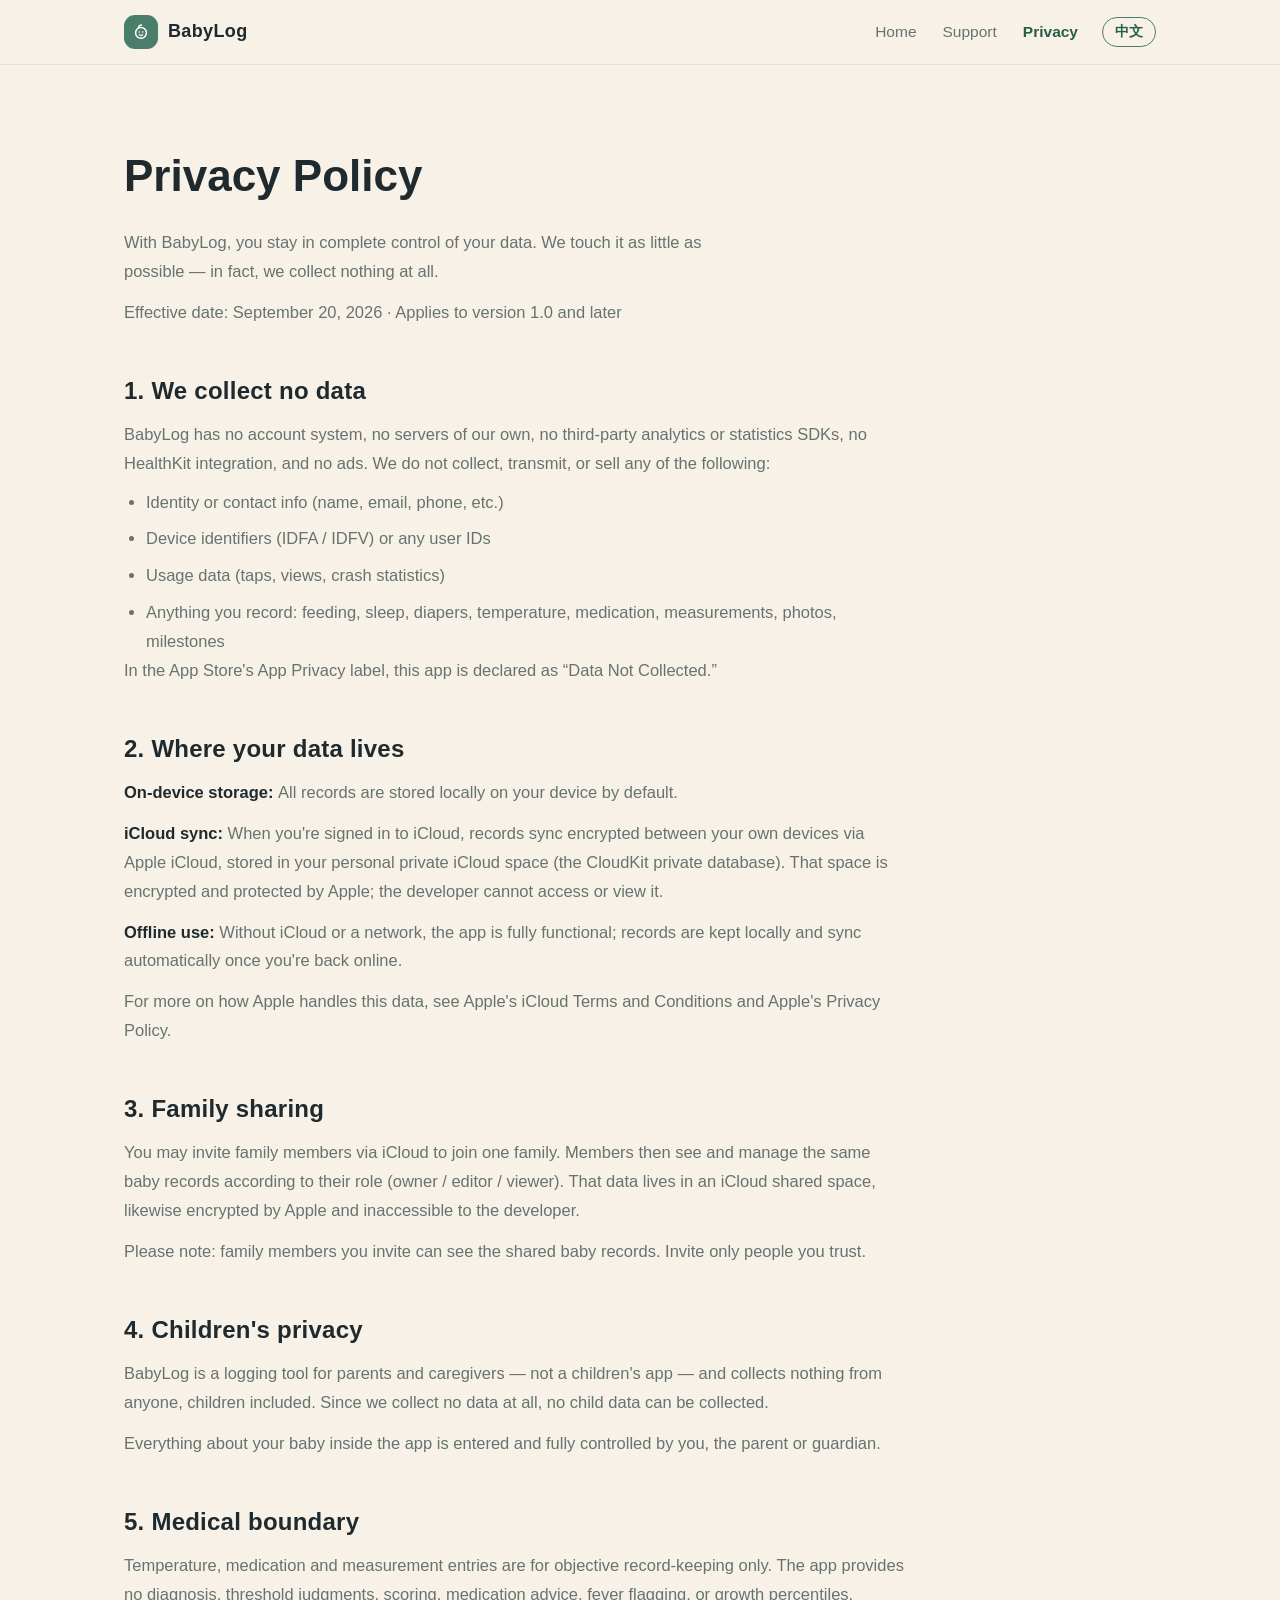
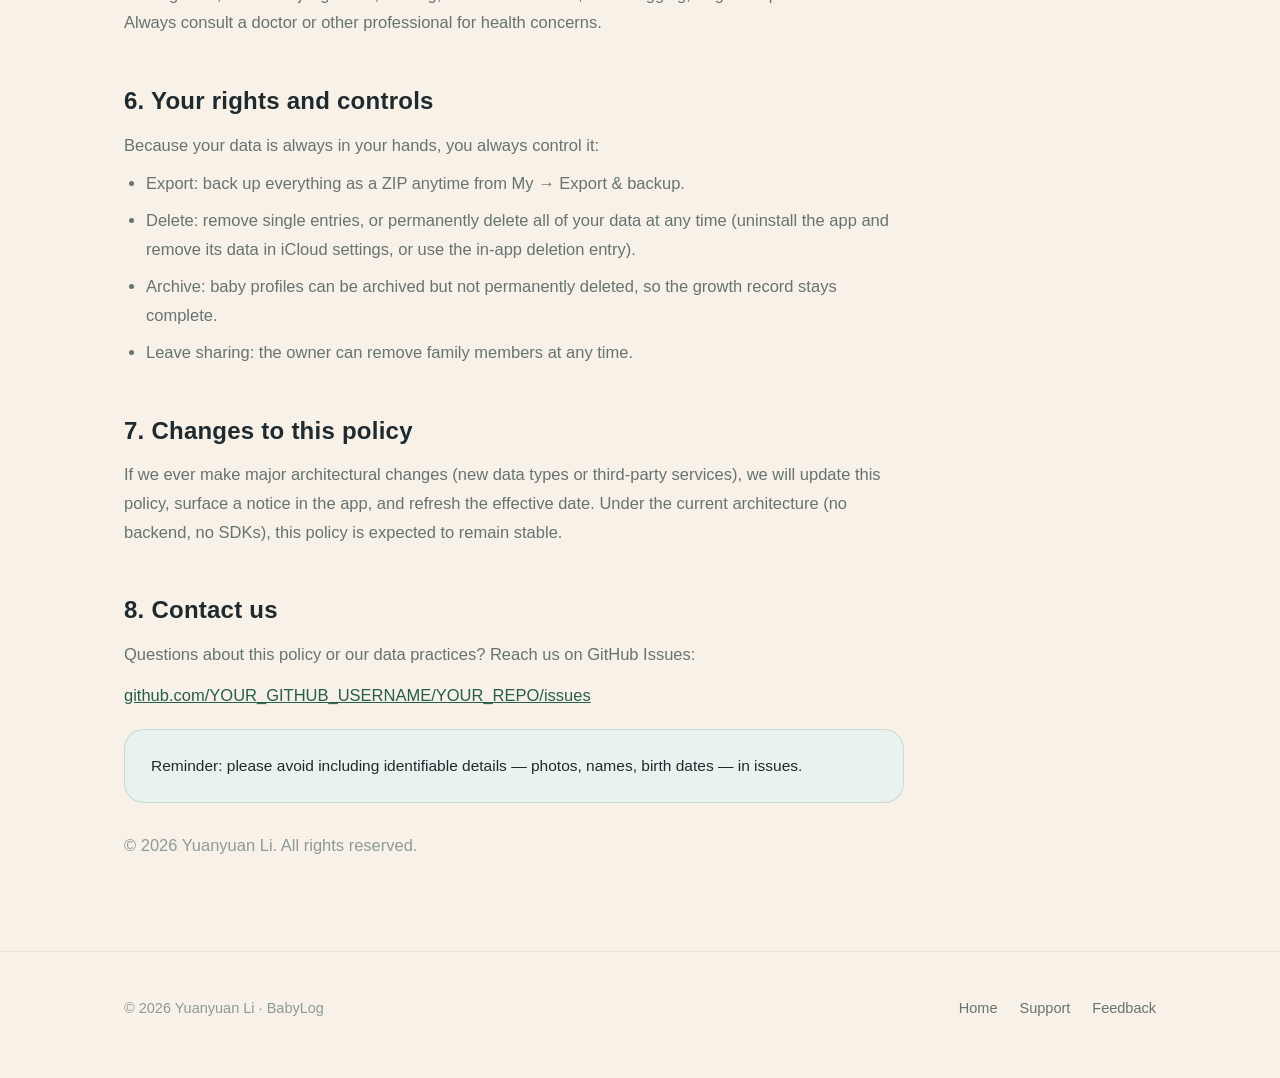
==== privacy.html @ 0cc8c856 "init init" ====
<!DOCTYPE html>
<html lang="zh-CN">
<head>
<meta charset="UTF-8">
<meta name="viewport" content="width=device-width, initial-scale=1">
<title>隐私政策 — 宝宝印记 BabyLog</title>
<meta name="description" content="宝宝印记 BabyLog 隐私政策：我们不收集任何数据。记录仅保存在你的设备与你的 iCloud 中。">
<meta property="og:title" content="隐私政策 — 宝宝印记 BabyLog">
<meta property="og:description" content="我们不收集任何数据。记录仅保存在你的设备与你的 iCloud 中。">
<meta property="og:type" content="website">
<link rel="stylesheet" href="assets/site.css">
<link rel="icon" href="data:image/svg+xml,%3Csvg xmlns='http://www.w3.org/2000/svg' viewBox='0 0 64 64'%3E%3Crect width='64' height='64' rx='16' fill='%234A7D6A'/%3E%3Ccircle cx='32' cy='36' r='14' fill='%23fff'/%3E%3Ccircle cx='27' cy='34' r='2.5' fill='%234A7D6A'/%3E%3Ccircle cx='37' cy='34' r='2.5' fill='%234A7D6A'/%3E%3Cpath d='M27 41c2 2.4 8 2.4 10 0' stroke='%234A7D6A' stroke-width='2.4' stroke-linecap='round' fill='none'/%3E%3C/svg%3E">
</head>
<body>

<header class="site-header">
  <div class="wrap nav">
    <a class="brand" href="index.html">
      <span class="brand-mark" aria-hidden="true">
        <svg width="20" height="20" viewBox="0 0 24 24" fill="none"><circle cx="12" cy="13" r="6.5" stroke="currentColor" stroke-width="1.8"/><circle cx="10" cy="12" r="1" fill="currentColor"/><circle cx="14" cy="12" r="1" fill="currentColor"/><path d="M10 15.2c1 1.2 3 1.2 4 0" stroke="currentColor" stroke-width="1.4" stroke-linecap="round"/><path d="M9 6.5C9.5 4.8 11 3.5 12.5 3.5" stroke="currentColor" stroke-width="1.8" stroke-linecap="round"/></svg>
      </span>
      <span data-zh="宝宝印记" data-en="BabyLog">宝宝印记</span>
    </a>
    <nav class="nav-links" aria-label="主导航">
      <a href="index.html" data-zh="首页" data-en="Home">首页</a>
      <a href="support.html" data-zh="技术支持" data-en="Support">技术支持</a>
      <a href="privacy.html" aria-current="page" data-zh="隐私政策" data-en="Privacy">隐私政策</a>
      <button class="lang-btn" type="button">EN</button>
    </nav>
  </div>
</header>

<main>
  <div class="wrap">
    <div class="page-head privacy-doc">
      <h1 data-zh="隐私政策" data-en="Privacy Policy">隐私政策</h1>
      <p class="lead" data-zh="宝宝印记（BabyLog）由你完全掌控自己的数据。我们尽最大可能少碰你的数据——事实上，我们不收集任何数据。" data-en="With BabyLog, you stay in complete control of your data. We touch it as little as possible — in fact, we collect nothing at all.">宝宝印记（BabyLog）由你完全掌控自己的数据。我们尽最大可能少碰你的数据——事实上，我们不收集任何数据。</p>
      <p class="doc-meta"><span data-zh="生效日期：2026 年 9 月 20 日 · 适用版本：1.0 及以上" data-en="Effective date: September 20, 2026 · Applies to version 1.0 and later">生效日期：2026 年 9 月 20 日 · 适用版本：1.0 及以上</span></p>

      <section>
        <h2 data-zh="一、我们不收集数据" data-en="1. We collect no data">一、我们不收集数据</h2>
        <p data-zh="宝宝印记没有账号体系、没有自建服务器、不接入第三方分析或统计 SDK、不接入 HealthKit、不包含广告。我们不会收集、传输或出售以下任何信息：" data-en="BabyLog has no account system, no servers of our own, no third-party analytics or statistics SDKs, no HealthKit integration, and no ads. We do not collect, transmit, or sell any of the following:">宝宝印记没有账号体系、没有自建服务器、不接入第三方分析或统计 SDK、不接入 HealthKit、不包含广告。我们不会收集、传输或出售以下任何信息：</p>
        <ul>
          <li data-zh="身份与联系信息（姓名、邮箱、电话等）" data-en="Identity or contact info (name, email, phone, etc.)">身份与联系信息（姓名、邮箱、电话等）</li>
          <li data-zh="设备标识符（IDFA / IDFV）或任何用户 ID" data-en="Device identifiers (IDFA / IDFV) or any user IDs">设备标识符（IDFA / IDFV）或任何用户 ID</li>
          <li data-zh="使用行为数据（点击、浏览、崩溃统计）" data-en="Usage data (taps, views, crash statistics)">使用行为数据（点击、浏览、崩溃统计）</li>
          <li data-zh="你记录的任何内容：喂养、睡眠、尿布、体温、用药、身高体重、照片、里程碑" data-en="Anything you record: feeding, sleep, diapers, temperature, medication, measurements, photos, milestones">你记录的任何内容：喂养、睡眠、尿布、体温、用药、身高体重、照片、里程碑</li>
        </ul>
        <p data-zh="在 App Store 的「App 隐私」标签中，本 App 声明为「未从该 App 收集数据」。" data-en="In the App Store's App Privacy label, this app is declared as “Data Not Collected.”">在 App Store 的「App 隐私」标签中，本 App 声明为「未从该 App 收集数据」。</p>
      </section>

      <section>
        <h2 data-zh="二、数据存在哪里" data-en="2. Where your data lives">二、数据存在哪里</h2>
        <p><strong data-zh="本机存储：" data-en="On-device storage: "></strong><span data-zh="所有记录默认保存在你的设备本地。" data-en="All records are stored locally on your device by default.">所有记录默认保存在你的设备本地。</span></p>
        <p><strong data-zh="iCloud 同步：" data-en="iCloud sync: "></strong><span data-zh="当你登录 iCloud 后，记录通过 Apple iCloud 在你自己的设备之间加密同步，存储在你个人的 iCloud 私有空间（CloudKit 私有数据库）中。这一空间由 Apple 加密保护，开发者无法访问、无法查看。" data-en="When you're signed in to iCloud, records sync encrypted between your own devices via Apple iCloud, stored in your personal private iCloud space (the CloudKit private database). That space is encrypted and protected by Apple; the developer cannot access or view it.">当你登录 iCloud 后，记录通过 Apple iCloud 在你自己的设备之间加密同步，存储在你个人的 iCloud 私有空间（CloudKit 私有数据库）中。这一空间由 Apple 加密保护，开发者无法访问、无法查看。</span></p>
        <p><strong data-zh="离线使用：" data-en="Offline use: "></strong><span data-zh="未登录 iCloud 或无网络时，App 完整可用，记录先保存在本机，联网后自动同步。" data-en="Without iCloud or a network, the app is fully functional; records are kept locally and sync automatically once you're back online.">未登录 iCloud 或无网络时，App 完整可用，记录先保存在本机，联网后自动同步。</span></p>
        <p data-zh="与 Apple 的数据处理方式相关的更多信息，请参阅 Apple 的《iCloud 条款与条件》与《Apple 隐私政策》。" data-en="For more on how Apple handles this data, see Apple's iCloud Terms and Conditions and Apple's Privacy Policy.">与 Apple 的数据处理方式相关的更多信息，请参阅 Apple 的《iCloud 条款与条件》与《Apple 隐私政策》。</p>
      </section>

      <section>
        <h2 data-zh="三、家庭共享" data-en="3. Family sharing">三、家庭共享</h2>
        <p data-zh="你可以通过 iCloud 邀请家人加入同一个家庭。加入后，家庭成员按照角色（owner / editor / viewer）看到并管理同一份宝宝记录。这些数据存储在 iCloud 共享空间中，同样由 Apple 加密保护，开发者无法访问。" data-en="You may invite family members via iCloud to join one family. Members then see and manage the same baby records according to their role (owner / editor / viewer). That data lives in an iCloud shared space, likewise encrypted by Apple and inaccessible to the developer.">你可以通过 iCloud 邀请家人加入同一个家庭。加入后，家庭成员按照角色（owner / editor / viewer）看到并管理同一份宝宝记录。这些数据存储在 iCloud 共享空间中，同样由 Apple 加密保护，开发者无法访问。</p>
        <p data-zh="请注意：你主动邀请的家庭成员可以看到共享的宝宝记录。请只邀请你信任的人。" data-en="Please note: family members you invite can see the shared baby records. Invite only people you trust.">请注意：你主动邀请的家庭成员可以看到共享的宝宝记录。请只邀请你信任的人。</p>
      </section>

      <section>
        <h2 data-zh="四、儿童隐私" data-en="4. Children's privacy">四、儿童隐私</h2>
        <p data-zh="宝宝印记是给家长和照护者使用的记录工具，不是儿童 App，也不面向儿童收集任何信息。由于我们本身不收集任何数据，无论使用者是谁，都不存在儿童数据被收集的问题。" data-en="BabyLog is a logging tool for parents and caregivers — not a children's app — and collects nothing from anyone, children included. Since we collect no data at all, no child data can be collected.">宝宝印记是给家长和照护者使用的记录工具，不是儿童 App，也不面向儿童收集任何信息。由于我们本身不收集任何数据，无论使用者是谁，都不存在儿童数据被收集的问题。</p>
        <p data-zh="App 内关于宝宝的一切内容，由使用它的家长或监护人自行输入并完全掌控。" data-en="Everything about your baby inside the app is entered and fully controlled by you, the parent or guardian.">App 内关于宝宝的一切内容，由使用它的家长或监护人自行输入并完全掌控。</p>
      </section>

      <section>
        <h2 data-zh="五、医疗边界" data-en="5. Medical boundary">五、医疗边界</h2>
        <p data-zh="体温、用药、身高体重等记录仅作客观记录用途。App 不提供诊断、阈值判断、评分或用药建议，也不做发烧提示或生长百分位计算。任何健康问题请咨询医生或其他专业人士。" data-en="Temperature, medication and measurement entries are for objective record-keeping only. The app provides no diagnosis, threshold judgments, scoring, medication advice, fever flagging, or growth percentiles. Always consult a doctor or other professional for health concerns.">体温、用药、身高体重等记录仅作客观记录用途。App 不提供诊断、阈值判断、评分或用药建议，也不做发烧提示或生长百分位计算。任何健康问题请咨询医生或其他专业人士。</p>
      </section>

      <section>
        <h2 data-zh="六、你的权利与控制" data-en="6. Your rights and controls">六、你的权利与控制</h2>
        <p data-zh="因为数据始终在你手中，你也始终可以控制它：" data-en="Because your data is always in your hands, you always control it:">因为数据始终在你手中，你也始终可以控制它：</p>
        <ul>
          <li data-zh="导出：在「我的 → 导出与备份」中随时将全部数据导出为 ZIP 备份。" data-en="Export: back up everything as a ZIP anytime from My → Export &amp; backup.">导出：在「我的 → 导出与备份」中随时将全部数据导出为 ZIP 备份。</li>
          <li data-zh="删除：你可以删除单条记录；也可以随时永久删除你的全部数据（卸载 App 并在 iCloud 设置中删除对应数据，或使用 App 内提供的删除入口）。" data-en="Delete: remove single entries, or permanently delete all of your data at any time (uninstall the app and remove its data in iCloud settings, or use the in-app deletion entry).">删除：你可以删除单条记录；也可以随时永久删除你的全部数据（卸载 App 并在 iCloud 设置中删除对应数据，或使用 App 内提供的删除入口）。</li>
          <li data-zh="归档：宝宝档案只可归档、不可永久删除，这是为了保留完整的成长底稿。" data-en="Archive: baby profiles can be archived but not permanently deleted, so the growth record stays complete.">归档：宝宝档案只可归档、不可永久删除，这是为了保留完整的成长底稿。</li>
          <li data-zh="退出共享：owner 可以随时移除家庭成员。" data-en="Leave sharing: the owner can remove family members at any time.">退出共享：owner 可以随时移除家庭成员。</li>
        </ul>
      </section>

      <section>
        <h2 data-zh="七、政策变更" data-en="7. Changes to this policy">七、政策变更</h2>
        <p data-zh="如果我们对架构做出重大调整（例如引入新的数据类型或第三方服务），我们会更新本政策并在 App 内提示，同时更新生效日期。当前架构下（无后端、无 SDK），本政策预期保持稳定。" data-en="If we ever make major architectural changes (new data types or third-party services), we will update this policy, surface a notice in the app, and refresh the effective date. Under the current architecture (no backend, no SDKs), this policy is expected to remain stable.">如果我们对架构做出重大调整（例如引入新的数据类型或第三方服务），我们会更新本政策并在 App 内提示，同时更新生效日期。当前架构下（无后端、无 SDK），本政策预期保持稳定。</p>
      </section>

      <section>
        <h2 data-zh="八、联系我们" data-en="8. Contact us">八、联系我们</h2>
        <p data-zh="对本政策或数据实践有任何疑问，欢迎通过 GitHub Issues 联系我们：" data-en="Questions about this policy or our data practices? Reach us on GitHub Issues:">对本政策或数据实践有任何疑问，欢迎通过 GitHub Issues 联系我们：</p>
        <p><a href="https://github.com/YOUR_GITHUB_USERNAME/YOUR_REPO/issues" target="_blank" rel="noopener">github.com/YOUR_GITHUB_USERNAME/YOUR_REPO/issues</a></p>
        <div class="notice" data-rich="1" data-zh="提醒：请在 Issue 中避免包含宝宝照片、姓名、出生日期等可识别的隐私信息。" data-en="Reminder: please avoid including identifiable details — photos, names, birth dates — in issues."><b>提醒：</b>请在 Issue 中避免包含宝宝照片、姓名、出生日期等可识别的隐私信息。</div>
        <p style="margin-top:28px;color:var(--faint)" data-zh="版权 © 2026 Yuanyuan Li。保留所有权利。" data-en="© 2026 Yuanyuan Li. All rights reserved.">版权 © 2026 Yuanyuan Li。保留所有权利。</p>
      </section>
    </div>
    <div style="height:72px"></div>
  </div>
</main>

<footer class="site-footer">
  <div class="wrap footer-row">
    <span>© 2026 Yuanyuan Li · <span data-zh="宝宝印记 BabyLog" data-en="BabyLog">宝宝印记 BabyLog</span></span>
    <nav aria-label="页脚导航">
      <a href="index.html" data-zh="首页" data-en="Home">首页</a>
      <a href="support.html" data-zh="技术支持" data-en="Support">技术支持</a>
      <a href="https://github.com/YOUR_GITHUB_USERNAME/YOUR_REPO/issues" rel="noopener" target="_blank" data-zh="问题反馈" data-en="Feedback">问题反馈</a>
    </nav>
  </div>
</footer>

<script src="assets/site.js"></script>
</body>
</html>
---- assets/site.css ----
/* 宝宝印记 BabyLog — 官网共享样式
   色板取自 App DesignSystem Token（Design Baseline v3）：
   奶油底 #F8F1E8 · 鼠尾草绿 #4A7D6A · 墨色 #1F2A2E · 薄荷 #DDEDE8/#E8F2EE */

:root {
  --cream: #F8F1E8;
  --cream-soft: #F5F0E7;
  --mint: #DDEDE8;
  --mint-soft: #E8F2EE;
  --card: #FFFFFF;
  --ink: #1F2A2E;
  --sub: #667370;
  --faint: #8E9A97;
  --sage: #4A7D6A;
  --sage-deep: #265E4A;
  --sage-tint: #E8F2EE;
  --apricot: #D97F45;
  --line: rgba(31, 42, 46, 0.08);
  --radius-l: 28px;
  --radius-m: 20px;
  --radius-s: 12px;
  --shadow-card: 0 10px 30px rgba(38, 94, 74, 0.08);
  --font: -apple-system, BlinkMacSystemFont, "SF Pro Text", "PingFang SC",
    "Hiragino Sans GB", "Helvetica Neue", "Microsoft YaHei", sans-serif;
}

* { margin: 0; padding: 0; box-sizing: border-box; }

html { scroll-behavior: smooth; }
@media (prefers-reduced-motion: reduce) {
  html { scroll-behavior: auto; }
  *, *::before, *::after { animation: none !important; transition: none !important; }
}

body {
  font-family: var(--font);
  color: var(--ink);
  background: var(--cream);
  font-size: 17px;
  line-height: 1.75;
  -webkit-font-smoothing: antialiased;
}

img { display: block; max-width: 100%; }
a { color: var(--sage-deep); }
a:focus-visible, button:focus-visible, summary:focus-visible {
  outline: 3px solid var(--sage);
  outline-offset: 3px;
  border-radius: 6px;
}

.wrap { max-width: 1080px; margin: 0 auto; padding: 0 24px; }

/* ---------- 顶部导航 ---------- */
.site-header {
  position: sticky; top: 0; z-index: 50;
  background: rgba(248, 241, 232, 0.88);
  -webkit-backdrop-filter: saturate(1.4) blur(14px);
  backdrop-filter: saturate(1.4) blur(14px);
  border-bottom: 1px solid var(--line);
}
.nav {
  display: flex; align-items: center; gap: 28px;
  height: 64px;
}
.brand {
  display: flex; align-items: center; gap: 10px;
  font-weight: 700; font-size: 18px; color: var(--ink);
  text-decoration: none; letter-spacing: 0.02em;
}
.brand-mark {
  width: 34px; height: 34px; border-radius: 11px;
  background: var(--sage);
  display: grid; place-items: center;
  color: #fff; flex: none;
}
.nav-links { display: flex; gap: 22px; margin-left: auto; align-items: center; }
.nav-links a {
  color: var(--sub); text-decoration: none; font-size: 15.5px; font-weight: 500;
  padding: 6px 2px;
}
.nav-links a:hover { color: var(--sage-deep); }
.nav-links a[aria-current="page"] { color: var(--sage-deep); font-weight: 600; }

.lang-btn {
  font-family: var(--font);
  border: 1.5px solid var(--sage);
  background: transparent; color: var(--sage-deep);
  font-size: 13.5px; font-weight: 600;
  padding: 5px 12px; border-radius: 999px; cursor: pointer;
}
.lang-btn:hover { background: var(--sage-tint); }

/* ---------- 按钮 ---------- */
.btn {
  display: inline-flex; align-items: center; gap: 10px;
  border-radius: 999px; text-decoration: none;
  font-weight: 600; font-size: 17px;
  padding: 15px 30px;
  transition: transform 0.15s ease, background 0.15s ease;
}
.btn:hover { transform: translateY(-1px); }
.btn-primary { background: var(--sage); color: #fff; }
.btn-primary:hover { background: var(--sage-deep); }
.btn-ghost { background: transparent; color: var(--sage-deep); border: 1.5px solid rgba(74, 125, 106, 0.45); }
.btn-ghost:hover { background: var(--sage-tint); }
.btn-store svg { flex: none; }

/* ---------- 区块 ---------- */
.section { padding: 88px 0; }
.section-tint { background: var(--mint-soft); }
.section-mint { background: var(--mint); }
.kicker {
  color: var(--sage-deep);
  font-size: 15px; font-weight: 700;
  margin-bottom: 14px;
  letter-spacing: 0.06em;
}
h2 { font-size: clamp(28px, 4vw, 38px); font-weight: 800; line-height: 1.3; letter-spacing: 0.01em; }
.lead { color: var(--sub); font-size: 18px; max-width: 620px; margin-top: 14px; }

/* ---------- 首页 Hero ---------- */
.hero { padding: 72px 0 96px; overflow: hidden; }
.hero-grid {
  display: grid; grid-template-columns: 1.05fr 0.95fr;
  gap: 48px; align-items: center;
}
.hero h1 {
  font-size: clamp(36px, 5.4vw, 56px);
  font-weight: 800; line-height: 1.22; letter-spacing: 0.01em;
}
.hero .lead { font-size: 19px; margin-top: 20px; }
.hero-actions { display: flex; gap: 16px; margin-top: 36px; flex-wrap: wrap; align-items: center; }
.hero-note { color: var(--faint); font-size: 14.5px; margin-top: 18px; }

.hero-visual { position: relative; display: flex; justify-content: center; }
.phone {
  width: min(320px, 74vw);
  border-radius: 44px;
  border: 7px solid var(--ink);
  box-shadow: 0 24px 60px rgba(38, 94, 74, 0.18);
  overflow: hidden;
  background: var(--cream);
}
.phone img { width: 100%; height: auto; }
.hero-blob {
  position: absolute; z-index: -1; border-radius: 50%;
}
.blob-1 { width: 420px; height: 420px; background: var(--mint); top: -60px; right: -80px; }
.blob-2 { width: 260px; height: 260px; background: #F3E3D3; bottom: -50px; left: -40px; }

/* 悬浮小卡 */
.float-chip {
  position: absolute;
  background: var(--card);
  border-radius: var(--radius-m);
  box-shadow: var(--shadow-card);
  padding: 12px 18px;
  font-size: 14.5px; font-weight: 600; color: var(--ink);
  display: flex; align-items: center; gap: 8px;
}
.float-chip .dot { width: 9px; height: 9px; border-radius: 50%; background: var(--sage); flex: none; }
.chip-a { top: 14%; left: -4%; }
.chip-b { bottom: 12%; right: -2%; }
.chip-b .dot { background: var(--apricot); }

/* ---------- 信任条 ---------- */
.trust { border-top: 1px solid var(--line); border-bottom: 1px solid var(--line); padding: 26px 0; }
.trust-row {
  display: flex; gap: 14px 44px; flex-wrap: wrap; justify-content: center;
  color: var(--sub); font-size: 15.5px; font-weight: 500;
}
.trust-row span { display: inline-flex; align-items: center; gap: 9px; }
.trust-row svg { color: var(--sage); flex: none; }

/* ---------- 记录分组 ---------- */
.groups { display: grid; grid-template-columns: repeat(3, 1fr); gap: 26px; margin-top: 52px; }
.group-card {
  background: var(--card); border-radius: var(--radius-l);
  padding: 34px 30px; box-shadow: var(--shadow-card);
}
.group-card h3 { font-size: 20px; font-weight: 700; display: flex; align-items: center; gap: 12px; }
.group-icon {
  width: 44px; height: 44px; border-radius: 14px; flex: none;
  display: grid; place-items: center;
}
.gi-feed { background: #E3EFE9; color: var(--sage-deep); }
.gi-care { background: #F3E3D3; color: var(--apricot); }
.gi-health { background: var(--mint); color: var(--sage-deep); }
.group-card ul { list-style: none; margin-top: 20px; }
.group-card li {
  padding: 11px 0; border-bottom: 1px solid var(--line);
  color: var(--sub); font-size: 16px;
  display: flex; justify-content: space-between; gap: 12px;
}
.group-card li:last-child { border-bottom: none; }
.group-card li b { color: var(--ink); font-weight: 600; }
.group-card li small { color: var(--faint); font-size: 13.5px; align-self: center; text-align: right; }

/* 左文右图的紧凑分组列表 */
.groups.stack { grid-template-columns: 1fr; gap: 18px; }
.groups.stack .group-card { padding: 22px 26px; box-shadow: none; border: 1px solid var(--line); }
.groups.stack .group-card h3 { font-size: 18px; }
.groups.stack .group-card ul { margin-top: 10px; }
.groups.stack .group-card li { padding: 7px 0; font-size: 15px; }
.groups.stack .group-icon { width: 38px; height: 38px; border-radius: 12px; }

/* ---------- 图文分栏 feature ---------- */
.feature { display: grid; grid-template-columns: 1fr 1fr; gap: 64px; align-items: center; }
.feature.rev .feature-media { order: 2; }
.feature-media img { border-radius: 36px; box-shadow: 0 24px 60px rgba(38, 94, 74, 0.16); width: min(470px, 100%); height: auto; margin: 0 auto; }
.feature h2 { margin-top: 8px; }
.feature .lead { margin-top: 16px; }
.feature-points { list-style: none; margin-top: 26px; }
.feature-points li {
  padding: 13px 0; border-bottom: 1px solid var(--line);
  display: flex; gap: 12px; align-items: baseline;
  color: var(--sub); font-size: 16.5px;
}
.feature-points li:last-child { border-bottom: none; }
.feature-points b { color: var(--ink); font-weight: 600; }
.feature-points .tick { color: var(--sage); font-weight: 700; flex: none; }

/* 角色卡（家庭共享） */
.roles { display: grid; grid-template-columns: repeat(3, 1fr); gap: 22px; margin-top: 44px; }
.role {
  border-radius: var(--radius-m);
  padding: 26px 24px;
  background: rgba(255, 255, 255, 0.75);
  border: 1px solid rgba(74, 125, 106, 0.18);
}
.role h4 { font-size: 17px; font-weight: 700; color: var(--sage-deep); }
.role p { color: var(--sub); font-size: 15px; margin-top: 8px; line-height: 1.65; }

/* ---------- 诚实的设计 ---------- */
.honest { background: var(--ink); color: #F5FBF8; border-radius: var(--radius-l); padding: 64px 56px; }
.honest h2 { color: #F5FBF8; }
.honest .lead { color: #AFC0BC; }
.honest-list { list-style: none; margin-top: 40px; display: grid; grid-template-columns: 1fr 1fr; gap: 18px 40px; }
.honest-list li {
  display: flex; gap: 14px; align-items: baseline;
  padding: 16px 0; border-bottom: 1px solid rgba(245, 251, 248, 0.12);
  font-size: 16.5px; color: #D5E4E0;
}
.honest-list .no { color: #9DCAB8; font-weight: 700; flex: none; }
.honest-list b { color: #F5FBF8; font-weight: 600; }

/* ---------- 截图展示 ---------- */
.shots { display: grid; grid-template-columns: repeat(4, 1fr); gap: 26px; margin-top: 52px; }
.shot { text-align: center; }
.shot img {
  border-radius: 34px; border: 5px solid var(--ink);
  box-shadow: 0 18px 44px rgba(38, 94, 74, 0.14);
  width: 100%;
  transition: transform 0.2s ease;
}
.shot:hover img { transform: translateY(-6px); }
.shot p { margin-top: 16px; font-size: 15px; font-weight: 600; color: var(--sub); }

/* ---------- CTA ---------- */
.cta-band { text-align: center; padding: 100px 0; }
.cta-band h2 { font-size: clamp(30px, 4.4vw, 42px); }
.cta-band .lead { margin: 16px auto 0; }
.cta-band .hero-actions { justify-content: center; }

/* ---------- 页脚 ---------- */
.site-footer { border-top: 1px solid var(--line); padding: 44px 0 56px; color: var(--faint); font-size: 14.5px; }
.footer-row { display: flex; flex-wrap: wrap; gap: 14px 32px; align-items: center; }
.footer-row nav { display: flex; gap: 22px; margin-left: auto; }
.footer-row a { color: var(--sub); text-decoration: none; }
.footer-row a:hover { color: var(--sage-deep); }

/* ---------- 支持页 / 隐私页 ---------- */
.page-head { padding: 72px 0 20px; }
.page-head h1 { font-size: clamp(32px, 4.6vw, 44px); font-weight: 800; }
.page-head .lead { margin-top: 14px; }

.contact-card {
  background: var(--card); border-radius: var(--radius-l);
  box-shadow: var(--shadow-card);
  padding: 40px 44px;
  display: grid; grid-template-columns: 1fr auto; gap: 24px; align-items: center;
  margin: 44px 0 12px;
}
.contact-card h3 { font-size: 20px; font-weight: 700; }
.contact-card p { color: var(--sub); margin-top: 8px; max-width: 560px; }

.faq { margin-top: 56px; }
.faq-group { margin-top: 44px; }
.faq-group > h2 { font-size: 24px; }
.faq details {
  background: var(--card);
  border-radius: var(--radius-m);
  margin-top: 14px;
  border: 1px solid var(--line);
  overflow: hidden;
}
.faq summary {
  cursor: pointer; list-style: none;
  padding: 20px 26px;
  font-weight: 600; font-size: 17px;
  display: flex; justify-content: space-between; align-items: center; gap: 16px;
}
.faq summary::-webkit-details-marker { display: none; }
.faq summary::after {
  content: "+"; color: var(--sage); font-weight: 700; font-size: 22px; flex: none;
  transition: transform 0.2s ease;
}
.faq details[open] summary::after { transform: rotate(45deg); }
.faq .faq-body { padding: 0 26px 22px; color: var(--sub); font-size: 16px; }
.faq .faq-body p + p { margin-top: 10px; }
.faq .faq-body b { color: var(--ink); font-weight: 600; }

.privacy-doc { max-width: 780px; }
.privacy-doc section { margin-top: 48px; }
.privacy-doc h2 { font-size: 24px; margin-bottom: 14px; }
.privacy-doc p, .privacy-doc li { color: var(--sub); font-size: 16.5px; }
.privacy-doc p + p { margin-top: 12px; }
.privacy-doc ul { padding-left: 22px; margin-top: 10px; }
.privacy-doc li { margin-top: 8px; }
.privacy-doc strong { color: var(--ink); font-weight: 600; }
.doc-meta { color: var(--faint); font-size: 15px; margin-top: 10px; }
.notice {
  background: var(--mint-soft);
  border-radius: var(--radius-m);
  padding: 22px 26px; margin-top: 20px;
  font-size: 15.5px; color: var(--ink);
  border: 1px solid rgba(74, 125, 106, 0.2);
}

/* ---------- 响应式 ---------- */
@media (max-width: 900px) {
  .hero-grid, .feature { grid-template-columns: 1fr; gap: 44px; }
  .feature.rev .feature-media { order: 0; }
  .groups { grid-template-columns: 1fr; }
  .roles { grid-template-columns: 1fr; }
  .shots { grid-template-columns: repeat(2, 1fr); gap: 20px; }
  .honest { padding: 44px 28px; }
  .honest-list { grid-template-columns: 1fr; gap: 0; }
  .contact-card { grid-template-columns: 1fr; }
  .section { padding: 64px 0; }
  .hero { padding: 48px 0 72px; }
}
@media (max-width: 560px) {
  .nav { gap: 14px; }
  .nav-links { gap: 14px; }
  .nav-links a { font-size: 14px; }
  .shots { grid-template-columns: 1fr; }
  .float-chip { display: none; }
}
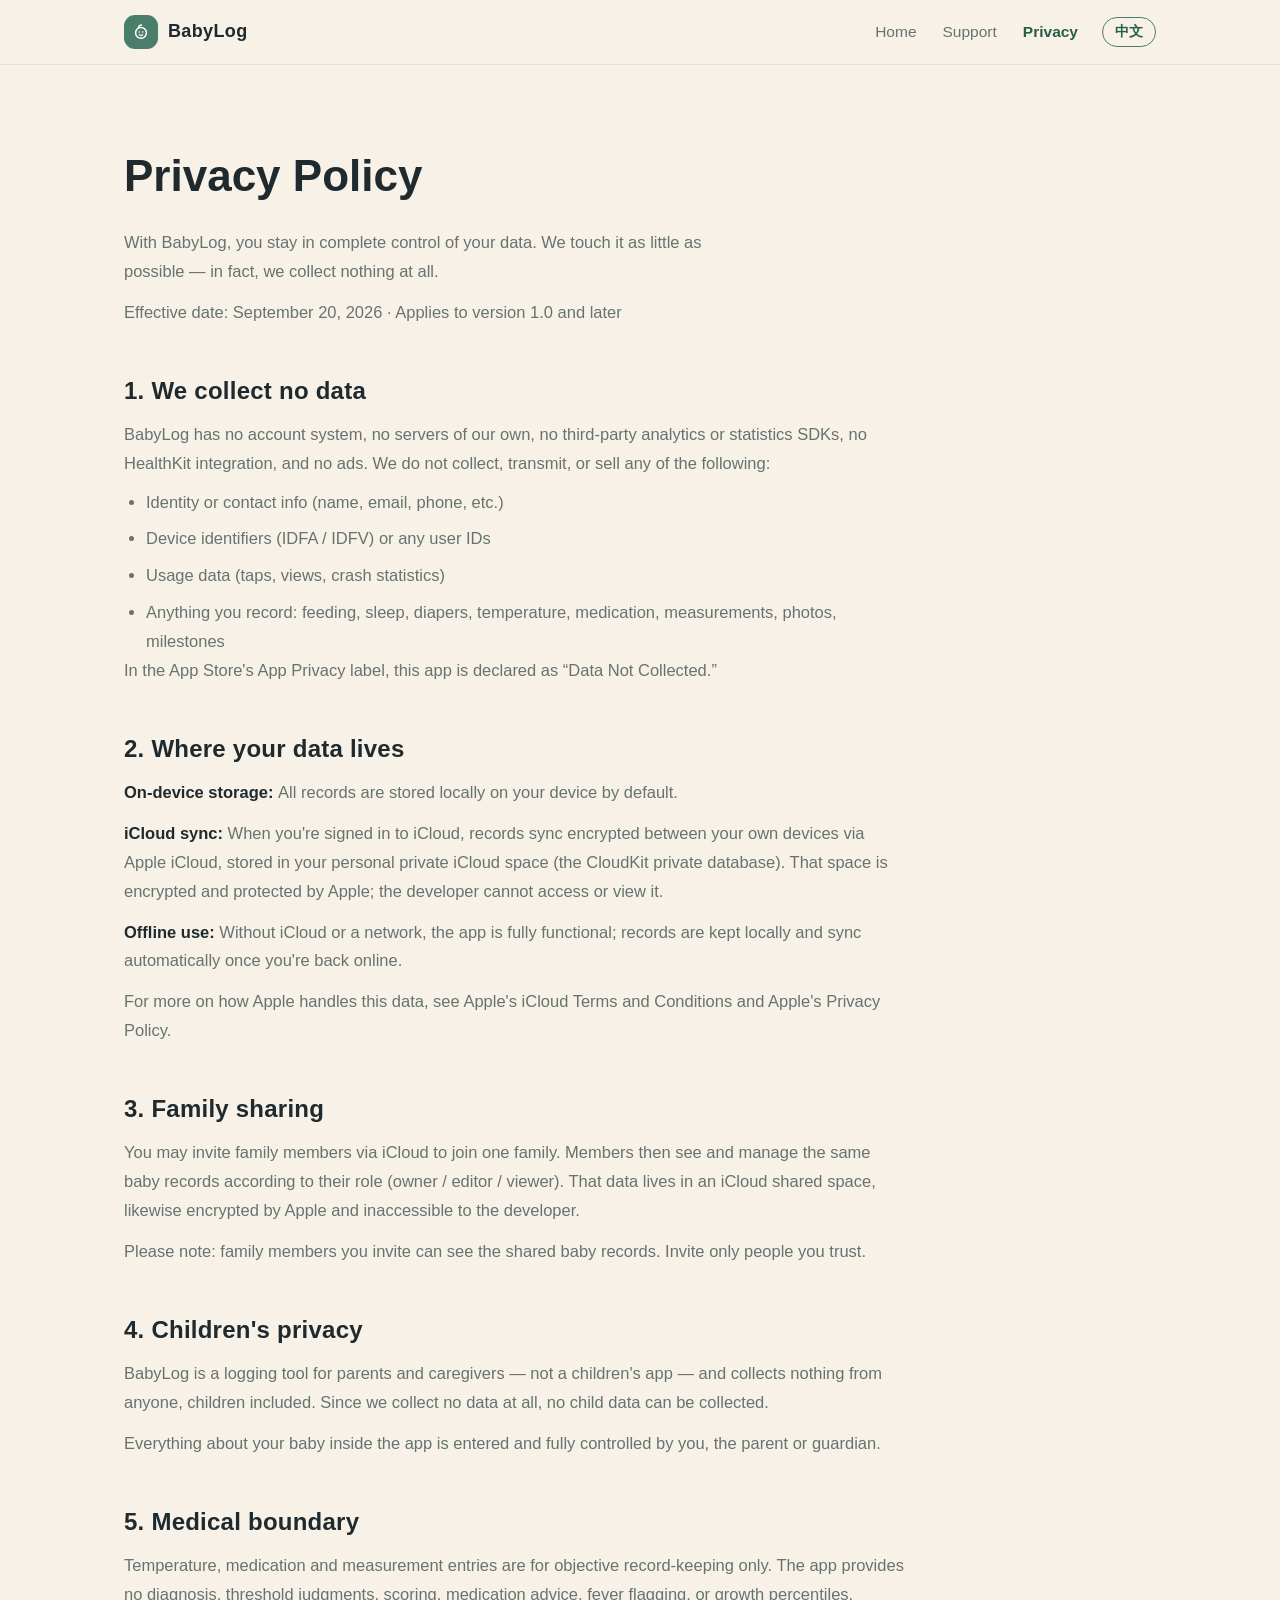
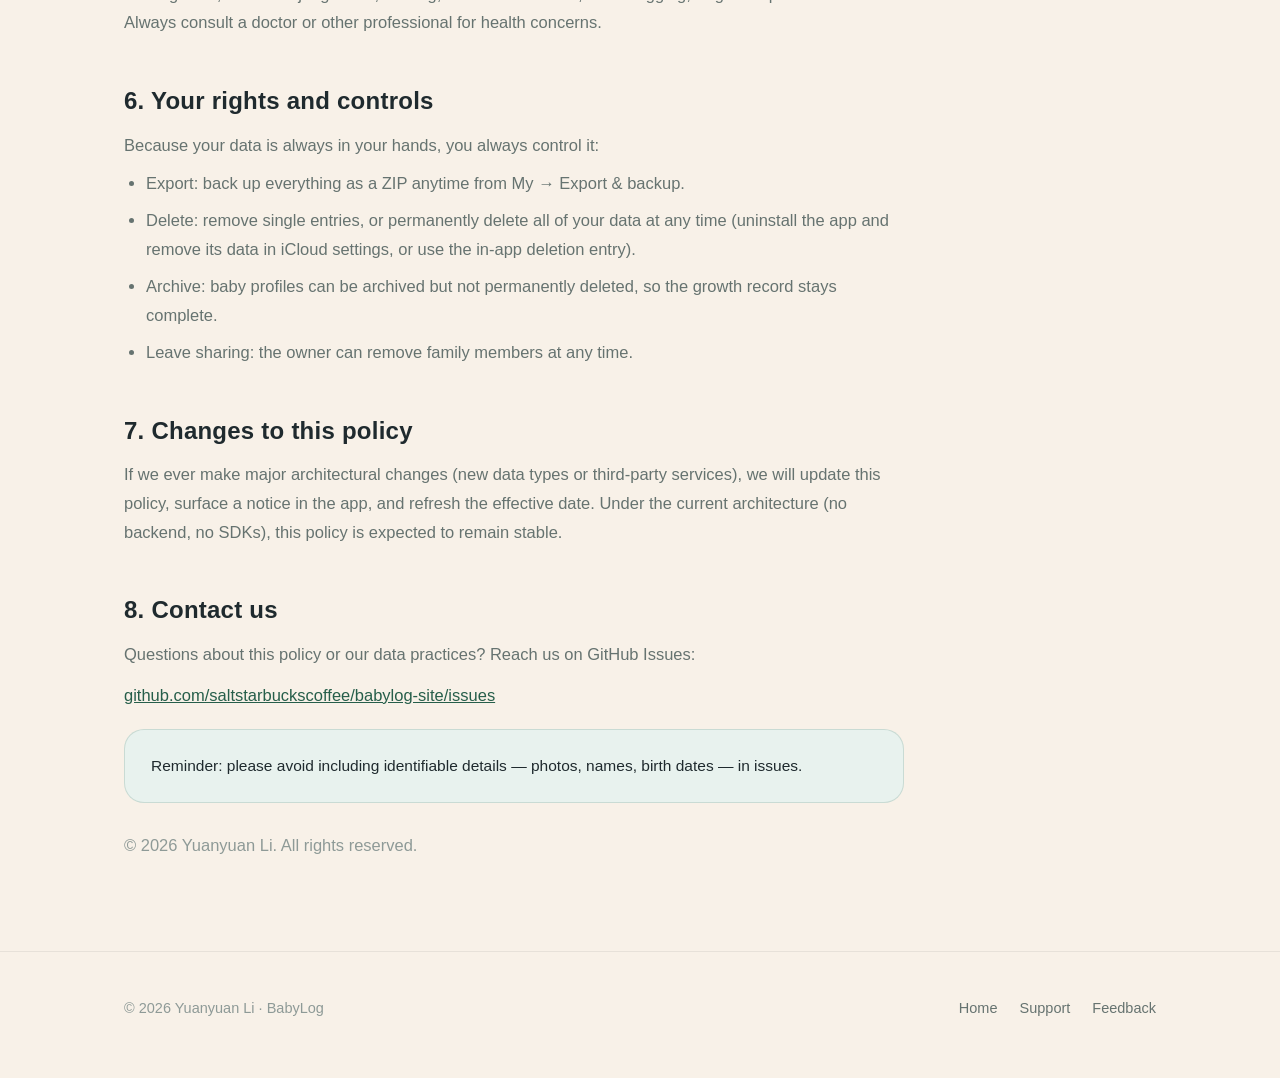
==== commit b100124e: "Update public support and privacy URLs" ====
--- a/privacy.html
+++ b/privacy.html
@@ -93,7 +93,7 @@
       <section>
         <h2 data-zh="八、联系我们" data-en="8. Contact us">八、联系我们</h2>
         <p data-zh="对本政策或数据实践有任何疑问，欢迎通过 GitHub Issues 联系我们：" data-en="Questions about this policy or our data practices? Reach us on GitHub Issues:">对本政策或数据实践有任何疑问，欢迎通过 GitHub Issues 联系我们：</p>
-        <p><a href="https://github.com/YOUR_GITHUB_USERNAME/YOUR_REPO/issues" target="_blank" rel="noopener">github.com/YOUR_GITHUB_USERNAME/YOUR_REPO/issues</a></p>
+        <p><a href="https://github.com/saltstarbuckscoffee/babylog-site/issues" target="_blank" rel="noopener">github.com/saltstarbuckscoffee/babylog-site/issues</a></p>
         <div class="notice" data-rich="1" data-zh="提醒：请在 Issue 中避免包含宝宝照片、姓名、出生日期等可识别的隐私信息。" data-en="Reminder: please avoid including identifiable details — photos, names, birth dates — in issues."><b>提醒：</b>请在 Issue 中避免包含宝宝照片、姓名、出生日期等可识别的隐私信息。</div>
         <p style="margin-top:28px;color:var(--faint)" data-zh="版权 © 2026 Yuanyuan Li。保留所有权利。" data-en="© 2026 Yuanyuan Li. All rights reserved.">版权 © 2026 Yuanyuan Li。保留所有权利。</p>
       </section>
@@ -108,7 +108,7 @@
     <nav aria-label="页脚导航">
       <a href="index.html" data-zh="首页" data-en="Home">首页</a>
       <a href="support.html" data-zh="技术支持" data-en="Support">技术支持</a>
-      <a href="https://github.com/YOUR_GITHUB_USERNAME/YOUR_REPO/issues" rel="noopener" target="_blank" data-zh="问题反馈" data-en="Feedback">问题反馈</a>
+      <a href="https://github.com/saltstarbuckscoffee/babylog-site/issues" rel="noopener" target="_blank" data-zh="问题反馈" data-en="Feedback">问题反馈</a>
     </nav>
   </div>
 </footer>
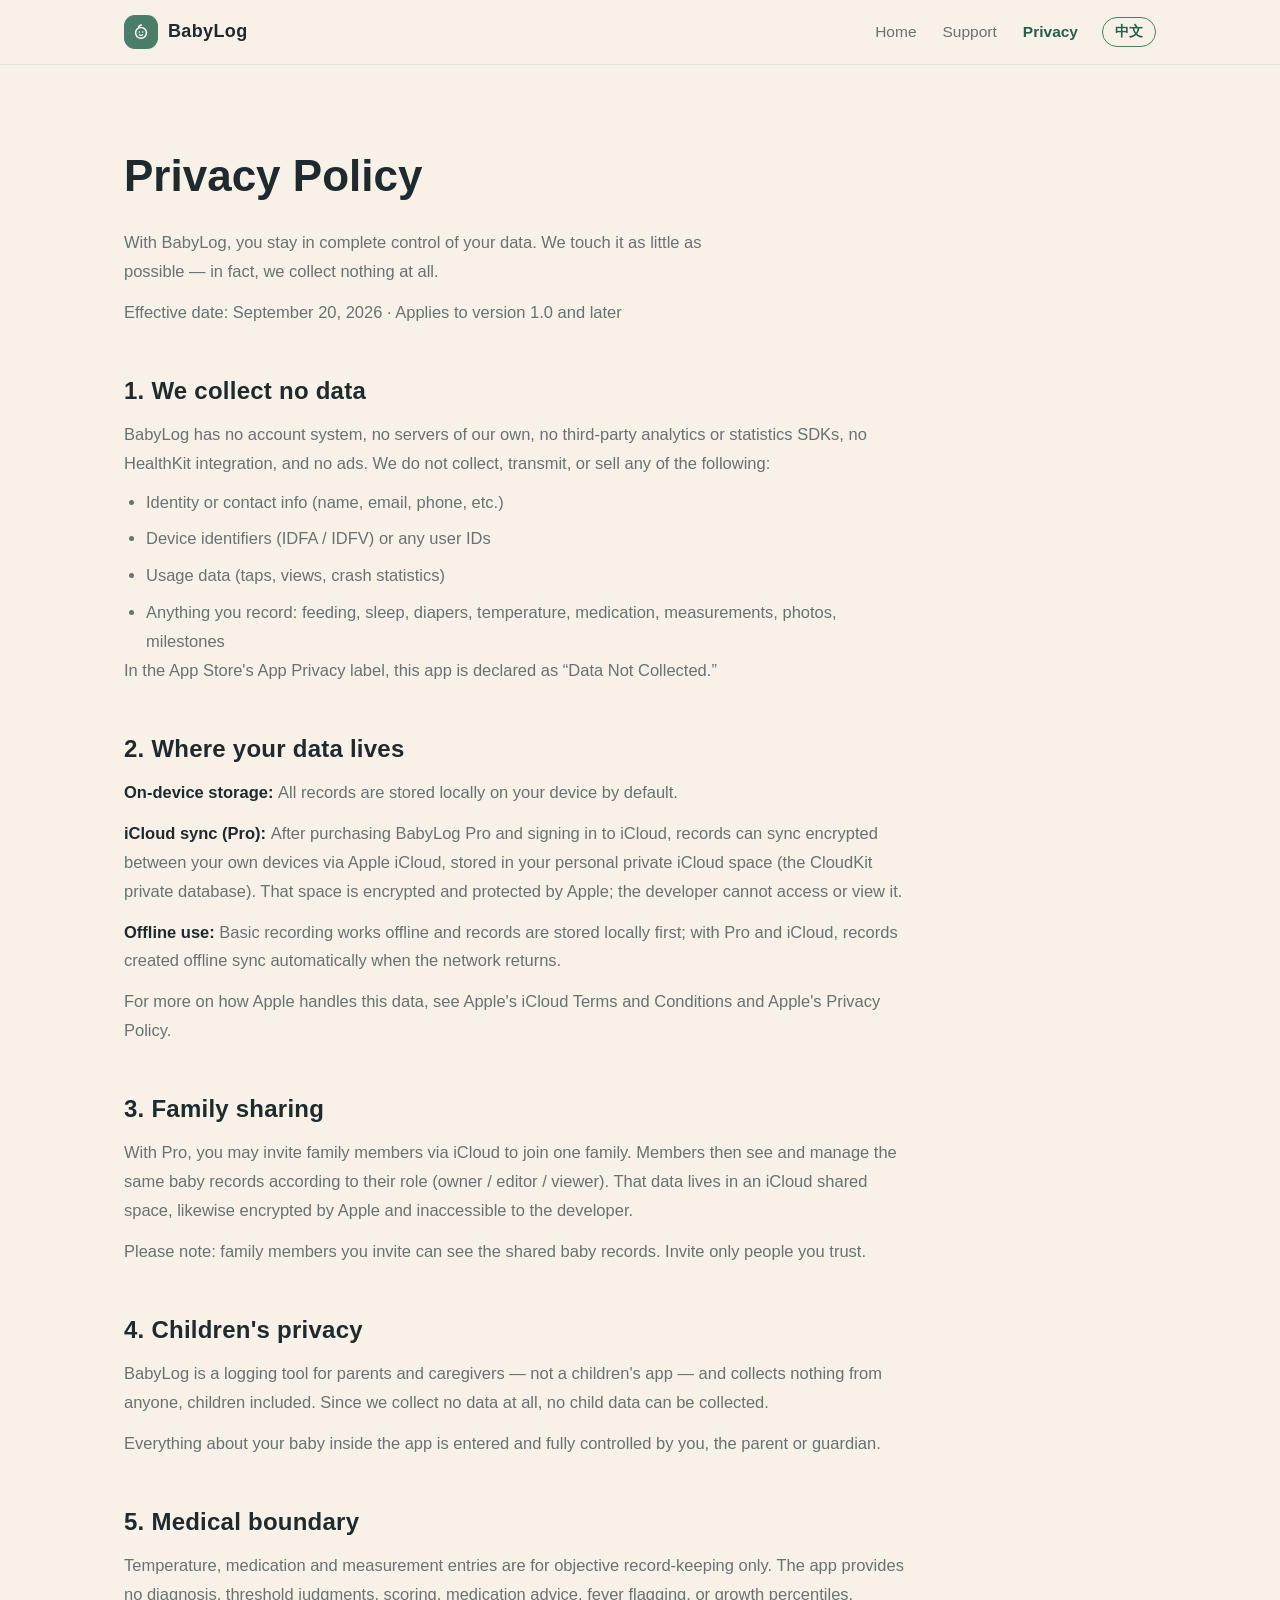
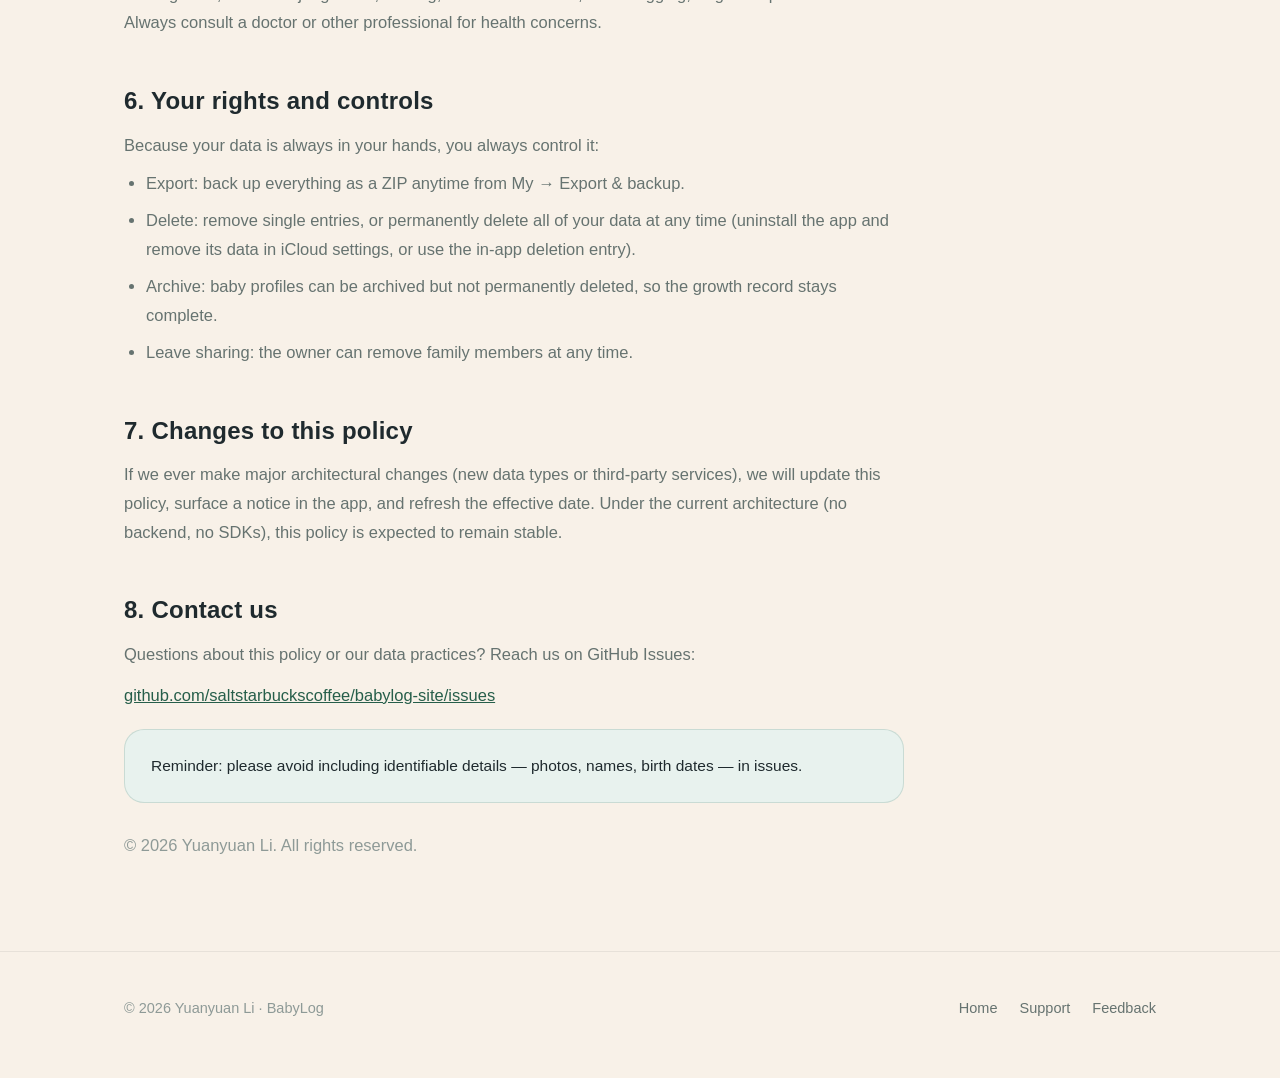
==== commit b317a0a9: "Clarify Pro-gated iCloud sync and family sharing" ====
--- a/privacy.html
+++ b/privacy.html
@@ -52,14 +52,14 @@
       <section>
         <h2 data-zh="二、数据存在哪里" data-en="2. Where your data lives">二、数据存在哪里</h2>
         <p><strong data-zh="本机存储：" data-en="On-device storage: "></strong><span data-zh="所有记录默认保存在你的设备本地。" data-en="All records are stored locally on your device by default.">所有记录默认保存在你的设备本地。</span></p>
-        <p><strong data-zh="iCloud 同步：" data-en="iCloud sync: "></strong><span data-zh="当你登录 iCloud 后，记录通过 Apple iCloud 在你自己的设备之间加密同步，存储在你个人的 iCloud 私有空间（CloudKit 私有数据库）中。这一空间由 Apple 加密保护，开发者无法访问、无法查看。" data-en="When you're signed in to iCloud, records sync encrypted between your own devices via Apple iCloud, stored in your personal private iCloud space (the CloudKit private database). That space is encrypted and protected by Apple; the developer cannot access or view it.">当你登录 iCloud 后，记录通过 Apple iCloud 在你自己的设备之间加密同步，存储在你个人的 iCloud 私有空间（CloudKit 私有数据库）中。这一空间由 Apple 加密保护，开发者无法访问、无法查看。</span></p>
-        <p><strong data-zh="离线使用：" data-en="Offline use: "></strong><span data-zh="未登录 iCloud 或无网络时，App 完整可用，记录先保存在本机，联网后自动同步。" data-en="Without iCloud or a network, the app is fully functional; records are kept locally and sync automatically once you're back online.">未登录 iCloud 或无网络时，App 完整可用，记录先保存在本机，联网后自动同步。</span></p>
+        <p><strong data-zh="iCloud 同步（Pro 权益）：" data-en="iCloud sync (Pro): "></strong><span data-zh="购买「宝宝印记 Pro」并登录 iCloud 后，记录可通过 Apple iCloud 在你自己的设备之间加密同步，存储在你个人的 iCloud 私有空间（CloudKit 私有数据库）中。这一空间由 Apple 加密保护，开发者无法访问、无法查看。" data-en="After purchasing BabyLog Pro and signing in to iCloud, records can sync encrypted between your own devices via Apple iCloud, stored in your personal private iCloud space (the CloudKit private database). That space is encrypted and protected by Apple; the developer cannot access or view it.">购买「宝宝印记 Pro」并登录 iCloud 后，记录可通过 Apple iCloud 在你自己的设备之间加密同步，存储在你个人的 iCloud 私有空间（CloudKit 私有数据库）中。这一空间由 Apple 加密保护，开发者无法访问、无法查看。</span></p>
+        <p><strong data-zh="离线使用：" data-en="Offline use: "></strong><span data-zh="基础记录功能可在无网络时使用，记录先保存在本机；购买 Pro 且登录 iCloud 后，离线期间新增的记录会在联网后自动同步。" data-en="Basic recording works offline and records are stored locally first; with Pro and iCloud, records created offline sync automatically when the network returns.">基础记录功能可在无网络时使用，记录先保存在本机；购买 Pro 且登录 iCloud 后，离线期间新增的记录会在联网后自动同步。</span></p>
         <p data-zh="与 Apple 的数据处理方式相关的更多信息，请参阅 Apple 的《iCloud 条款与条件》与《Apple 隐私政策》。" data-en="For more on how Apple handles this data, see Apple's iCloud Terms and Conditions and Apple's Privacy Policy.">与 Apple 的数据处理方式相关的更多信息，请参阅 Apple 的《iCloud 条款与条件》与《Apple 隐私政策》。</p>
       </section>
 
       <section>
         <h2 data-zh="三、家庭共享" data-en="3. Family sharing">三、家庭共享</h2>
-        <p data-zh="你可以通过 iCloud 邀请家人加入同一个家庭。加入后，家庭成员按照角色（owner / editor / viewer）看到并管理同一份宝宝记录。这些数据存储在 iCloud 共享空间中，同样由 Apple 加密保护，开发者无法访问。" data-en="You may invite family members via iCloud to join one family. Members then see and manage the same baby records according to their role (owner / editor / viewer). That data lives in an iCloud shared space, likewise encrypted by Apple and inaccessible to the developer.">你可以通过 iCloud 邀请家人加入同一个家庭。加入后，家庭成员按照角色（owner / editor / viewer）看到并管理同一份宝宝记录。这些数据存储在 iCloud 共享空间中，同样由 Apple 加密保护，开发者无法访问。</p>
+        <p data-zh="购买 Pro 后，你可以通过 iCloud 邀请家人加入同一个家庭。加入后，家庭成员按照角色（owner / editor / viewer）看到并管理同一份宝宝记录。这些数据存储在 iCloud 共享空间中，同样由 Apple 加密保护，开发者无法访问。" data-en="With Pro, you may invite family members via iCloud to join one family. Members then see and manage the same baby records according to their role (owner / editor / viewer). That data lives in an iCloud shared space, likewise encrypted by Apple and inaccessible to the developer.">购买 Pro 后，你可以通过 iCloud 邀请家人加入同一个家庭。加入后，家庭成员按照角色（owner / editor / viewer）看到并管理同一份宝宝记录。这些数据存储在 iCloud 共享空间中，同样由 Apple 加密保护，开发者无法访问。</p>
         <p data-zh="请注意：你主动邀请的家庭成员可以看到共享的宝宝记录。请只邀请你信任的人。" data-en="Please note: family members you invite can see the shared baby records. Invite only people you trust.">请注意：你主动邀请的家庭成员可以看到共享的宝宝记录。请只邀请你信任的人。</p>
       </section>
 
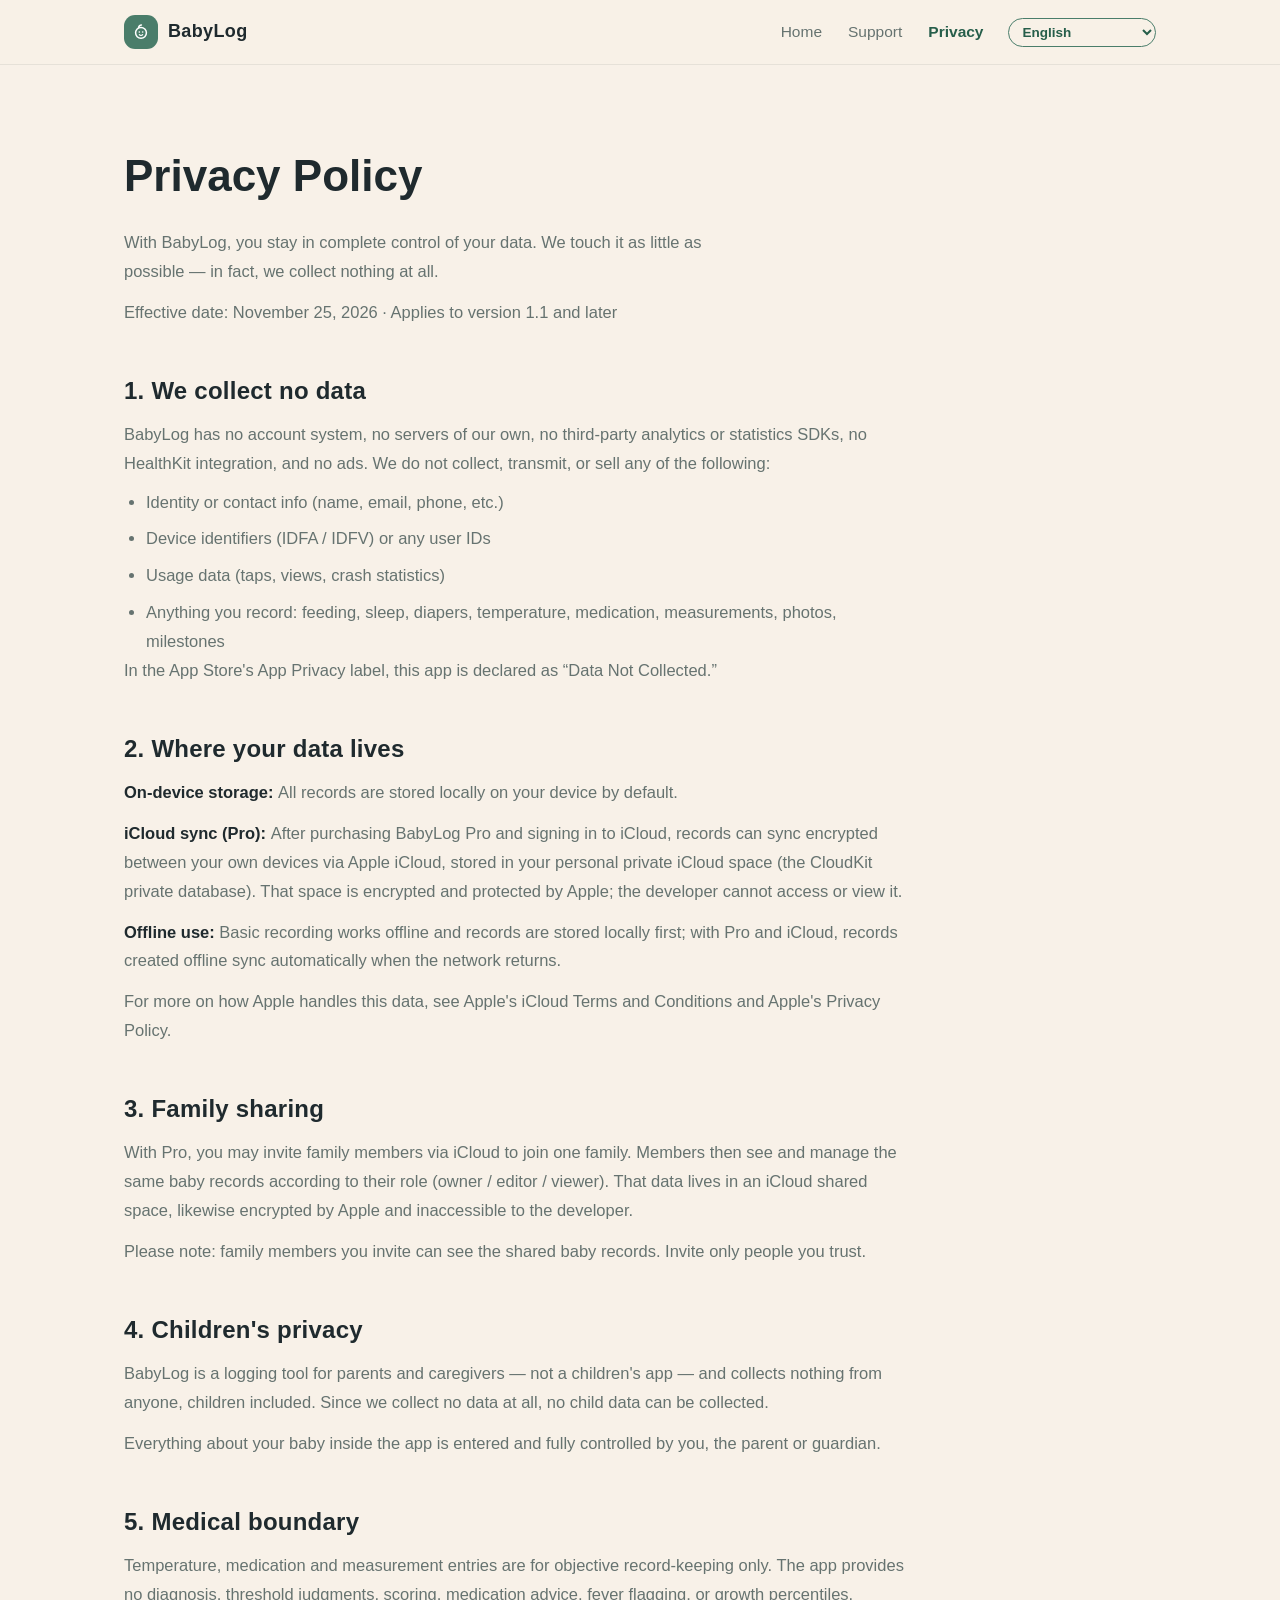
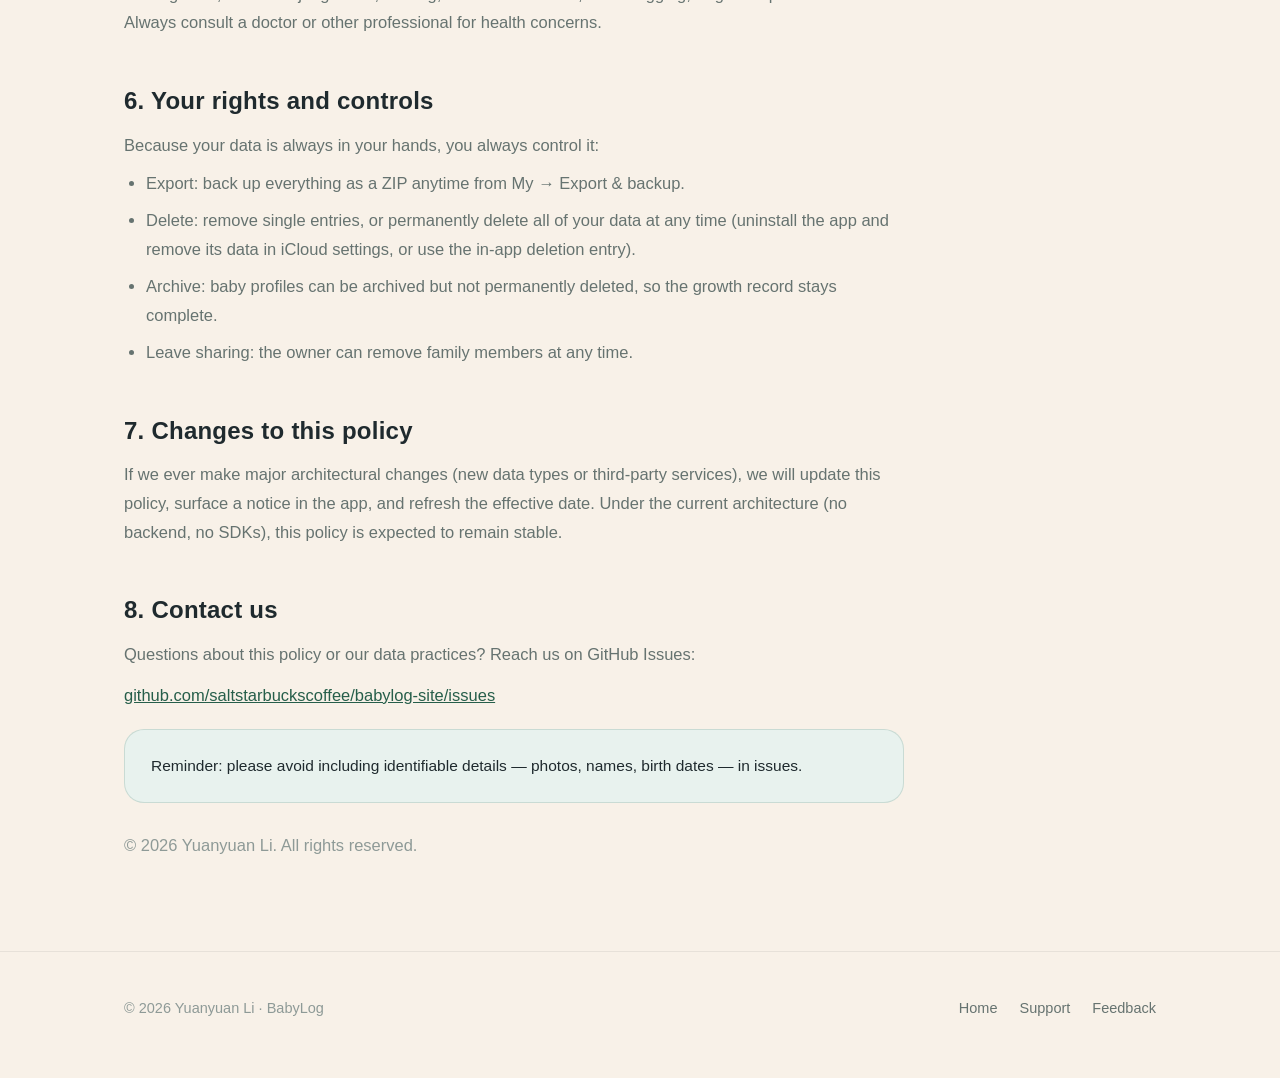
==== commit 23e7dc91: "Add seven-language support and refresh store copy - Move all copy from inline data-zh/data-en pairs " ====
--- a/privacy.html
+++ b/privacy.html
@@ -1,12 +1,12 @@
 <!DOCTYPE html>
-<html lang="zh-CN">
+<html lang="zh-Hans">
 <head>
 <meta charset="UTF-8">
 <meta name="viewport" content="width=device-width, initial-scale=1">
-<title>隐私政策 — 宝宝印记 BabyLog</title>
-<meta name="description" content="宝宝印记 BabyLog 隐私政策：我们不收集任何数据。记录仅保存在你的设备与你的 iCloud 中。">
-<meta property="og:title" content="隐私政策 — 宝宝印记 BabyLog">
-<meta property="og:description" content="我们不收集任何数据。记录仅保存在你的设备与你的 iCloud 中。">
+<title data-i18n="privacy.meta.title">隐私政策 — 宝宝印记 BabyLog</title>
+<meta name="description" data-i18n-content="privacy.meta.description" content="宝宝印记 BabyLog 隐私政策：我们不收集任何数据。记录仅保存在你的设备与你的 iCloud 中。">
+<meta property="og:title" data-i18n-content="privacy.meta.title" content="隐私政策 — 宝宝印记 BabyLog">
+<meta property="og:description" data-i18n-content="privacy.meta.description" content="宝宝印记 BabyLog 隐私政策：我们不收集任何数据。记录仅保存在你的设备与你的 iCloud 中。">
 <meta property="og:type" content="website">
 <link rel="stylesheet" href="assets/site.css">
 <link rel="icon" href="data:image/svg+xml,%3Csvg xmlns='http://www.w3.org/2000/svg' viewBox='0 0 64 64'%3E%3Crect width='64' height='64' rx='16' fill='%234A7D6A'/%3E%3Ccircle cx='32' cy='36' r='14' fill='%23fff'/%3E%3Ccircle cx='27' cy='34' r='2.5' fill='%234A7D6A'/%3E%3Ccircle cx='37' cy='34' r='2.5' fill='%234A7D6A'/%3E%3Cpath d='M27 41c2 2.4 8 2.4 10 0' stroke='%234A7D6A' stroke-width='2.4' stroke-linecap='round' fill='none'/%3E%3C/svg%3E">
@@ -19,13 +19,21 @@
       <span class="brand-mark" aria-hidden="true">
         <svg width="20" height="20" viewBox="0 0 24 24" fill="none"><circle cx="12" cy="13" r="6.5" stroke="currentColor" stroke-width="1.8"/><circle cx="10" cy="12" r="1" fill="currentColor"/><circle cx="14" cy="12" r="1" fill="currentColor"/><path d="M10 15.2c1 1.2 3 1.2 4 0" stroke="currentColor" stroke-width="1.4" stroke-linecap="round"/><path d="M9 6.5C9.5 4.8 11 3.5 12.5 3.5" stroke="currentColor" stroke-width="1.8" stroke-linecap="round"/></svg>
       </span>
-      <span data-zh="宝宝印记" data-en="BabyLog">宝宝印记</span>
+      <span data-i18n="privacy.001_babylog">宝宝印记</span>
     </a>
-    <nav class="nav-links" aria-label="主导航">
-      <a href="index.html" data-zh="首页" data-en="Home">首页</a>
-      <a href="support.html" data-zh="技术支持" data-en="Support">技术支持</a>
-      <a href="privacy.html" aria-current="page" data-zh="隐私政策" data-en="Privacy">隐私政策</a>
-      <button class="lang-btn" type="button">EN</button>
+    <nav class="nav-links" aria-label="主导航" data-i18n-aria="common.aria.mainNav">
+      <a href="index.html" data-i18n="privacy.002_home">首页</a>
+      <a href="support.html" data-i18n="privacy.003_support">技术支持</a>
+      <a href="privacy.html" aria-current="page" data-i18n="privacy.004_privacy">隐私政策</a>
+      <select class="lang-select" aria-label="语言 / Language" data-i18n-aria="common.aria.language">
+        <option value="zh-Hans">简体中文</option>
+        <option value="zh-TW">繁體中文（台灣）</option>
+        <option value="zh-HK">繁體中文（香港）</option>
+        <option value="zh-MO">繁體中文（澳門）</option>
+        <option value="en">English</option>
+        <option value="ja">日本語</option>
+        <option value="ko">한국어</option>
+      </select>
     </nav>
   </div>
 </header>
@@ -33,69 +41,69 @@
 <main>
   <div class="wrap">
     <div class="page-head privacy-doc">
-      <h1 data-zh="隐私政策" data-en="Privacy Policy">隐私政策</h1>
-      <p class="lead" data-zh="宝宝印记（BabyLog）由你完全掌控自己的数据。我们尽最大可能少碰你的数据——事实上，我们不收集任何数据。" data-en="With BabyLog, you stay in complete control of your data. We touch it as little as possible — in fact, we collect nothing at all.">宝宝印记（BabyLog）由你完全掌控自己的数据。我们尽最大可能少碰你的数据——事实上，我们不收集任何数据。</p>
-      <p class="doc-meta"><span data-zh="生效日期：2026 年 9 月 20 日 · 适用版本：1.0 及以上" data-en="Effective date: September 20, 2026 · Applies to version 1.0 and later">生效日期：2026 年 9 月 20 日 · 适用版本：1.0 及以上</span></p>
+      <h1 data-i18n="privacy.005_privacy-policy">隐私政策</h1>
+      <p class="lead" data-i18n="privacy.006_with-babylog-you-stay-in-complete-control">宝宝印记（BabyLog）由你完全掌控自己的数据。我们尽最大可能少碰你的数据——事实上，我们不收集任何数据。</p>
+      <p class="doc-meta"><span data-i18n="privacy.007_effective-date-november-25-2026-applies-to">生效日期：2026 年 11 月 25 日 · 适用版本：1.1 及以上</span></p>
 
       <section>
-        <h2 data-zh="一、我们不收集数据" data-en="1. We collect no data">一、我们不收集数据</h2>
-        <p data-zh="宝宝印记没有账号体系、没有自建服务器、不接入第三方分析或统计 SDK、不接入 HealthKit、不包含广告。我们不会收集、传输或出售以下任何信息：" data-en="BabyLog has no account system, no servers of our own, no third-party analytics or statistics SDKs, no HealthKit integration, and no ads. We do not collect, transmit, or sell any of the following:">宝宝印记没有账号体系、没有自建服务器、不接入第三方分析或统计 SDK、不接入 HealthKit、不包含广告。我们不会收集、传输或出售以下任何信息：</p>
+        <h2 data-i18n="privacy.008_1-we-collect-no-data">一、我们不收集数据</h2>
+        <p data-i18n="privacy.009_babylog-has-no-account-system-no-servers-o">宝宝印记没有账号体系、没有自建服务器、不接入第三方分析或统计 SDK、不接入 HealthKit、不包含广告。我们不会收集、传输或出售以下任何信息：</p>
         <ul>
-          <li data-zh="身份与联系信息（姓名、邮箱、电话等）" data-en="Identity or contact info (name, email, phone, etc.)">身份与联系信息（姓名、邮箱、电话等）</li>
-          <li data-zh="设备标识符（IDFA / IDFV）或任何用户 ID" data-en="Device identifiers (IDFA / IDFV) or any user IDs">设备标识符（IDFA / IDFV）或任何用户 ID</li>
-          <li data-zh="使用行为数据（点击、浏览、崩溃统计）" data-en="Usage data (taps, views, crash statistics)">使用行为数据（点击、浏览、崩溃统计）</li>
-          <li data-zh="你记录的任何内容：喂养、睡眠、尿布、体温、用药、身高体重、照片、里程碑" data-en="Anything you record: feeding, sleep, diapers, temperature, medication, measurements, photos, milestones">你记录的任何内容：喂养、睡眠、尿布、体温、用药、身高体重、照片、里程碑</li>
+          <li data-i18n="privacy.010_identity-or-contact-info-name-email-phone">身份与联系信息（姓名、邮箱、电话等）</li>
+          <li data-i18n="privacy.011_device-identifiers-idfa-idfv-or-any-user-i">设备标识符（IDFA / IDFV）或任何用户 ID</li>
+          <li data-i18n="privacy.012_usage-data-taps-views-crash-statistics">使用行为数据（点击、浏览、崩溃统计）</li>
+          <li data-i18n="privacy.013_anything-you-record-feeding-sleep-diapers">你记录的任何内容：喂养、睡眠、尿布、体温、用药、身高体重、照片、里程碑</li>
         </ul>
-        <p data-zh="在 App Store 的「App 隐私」标签中，本 App 声明为「未从该 App 收集数据」。" data-en="In the App Store's App Privacy label, this app is declared as “Data Not Collected.”">在 App Store 的「App 隐私」标签中，本 App 声明为「未从该 App 收集数据」。</p>
+        <p data-i18n="privacy.014_in-the-app-store-s-app-privacy-label-this">在 App Store 的「App 隐私」标签中，本 App 声明为「未从该 App 收集数据」。</p>
       </section>
 
       <section>
-        <h2 data-zh="二、数据存在哪里" data-en="2. Where your data lives">二、数据存在哪里</h2>
-        <p><strong data-zh="本机存储：" data-en="On-device storage: "></strong><span data-zh="所有记录默认保存在你的设备本地。" data-en="All records are stored locally on your device by default.">所有记录默认保存在你的设备本地。</span></p>
-        <p><strong data-zh="iCloud 同步（Pro 权益）：" data-en="iCloud sync (Pro): "></strong><span data-zh="购买「宝宝印记 Pro」并登录 iCloud 后，记录可通过 Apple iCloud 在你自己的设备之间加密同步，存储在你个人的 iCloud 私有空间（CloudKit 私有数据库）中。这一空间由 Apple 加密保护，开发者无法访问、无法查看。" data-en="After purchasing BabyLog Pro and signing in to iCloud, records can sync encrypted between your own devices via Apple iCloud, stored in your personal private iCloud space (the CloudKit private database). That space is encrypted and protected by Apple; the developer cannot access or view it.">购买「宝宝印记 Pro」并登录 iCloud 后，记录可通过 Apple iCloud 在你自己的设备之间加密同步，存储在你个人的 iCloud 私有空间（CloudKit 私有数据库）中。这一空间由 Apple 加密保护，开发者无法访问、无法查看。</span></p>
-        <p><strong data-zh="离线使用：" data-en="Offline use: "></strong><span data-zh="基础记录功能可在无网络时使用，记录先保存在本机；购买 Pro 且登录 iCloud 后，离线期间新增的记录会在联网后自动同步。" data-en="Basic recording works offline and records are stored locally first; with Pro and iCloud, records created offline sync automatically when the network returns.">基础记录功能可在无网络时使用，记录先保存在本机；购买 Pro 且登录 iCloud 后，离线期间新增的记录会在联网后自动同步。</span></p>
-        <p data-zh="与 Apple 的数据处理方式相关的更多信息，请参阅 Apple 的《iCloud 条款与条件》与《Apple 隐私政策》。" data-en="For more on how Apple handles this data, see Apple's iCloud Terms and Conditions and Apple's Privacy Policy.">与 Apple 的数据处理方式相关的更多信息，请参阅 Apple 的《iCloud 条款与条件》与《Apple 隐私政策》。</p>
+        <h2 data-i18n="privacy.015_2-where-your-data-lives">二、数据存在哪里</h2>
+        <p><strong data-i18n="privacy.016_on-device-storage">本机存储：</strong><span data-i18n="privacy.017_all-records-are-stored-locally-on-your-dev">所有记录默认保存在你的设备本地。</span></p>
+        <p><strong data-i18n="privacy.018_icloud-sync-pro">iCloud 同步（Pro 权益）：</strong><span data-i18n="privacy.019_after-purchasing-babylog-pro-and-signing-i">购买「宝宝印记 Pro」并登录 iCloud 后，记录可通过 Apple iCloud 在你自己的设备之间加密同步，存储在你个人的 iCloud 私有空间（CloudKit 私有数据库）中。这一空间由 Apple 加密保护，开发者无法访问、无法查看。</span></p>
+        <p><strong data-i18n="privacy.020_offline-use">离线使用：</strong><span data-i18n="privacy.021_basic-recording-works-offline-and-records">基础记录功能可在无网络时使用，记录先保存在本机；购买 Pro 且登录 iCloud 后，离线期间新增的记录会在联网后自动同步。</span></p>
+        <p data-i18n="privacy.022_for-more-on-how-apple-handles-this-data-se">与 Apple 的数据处理方式相关的更多信息，请参阅 Apple 的《iCloud 条款与条件》与《Apple 隐私政策》。</p>
       </section>
 
       <section>
-        <h2 data-zh="三、家庭共享" data-en="3. Family sharing">三、家庭共享</h2>
-        <p data-zh="购买 Pro 后，你可以通过 iCloud 邀请家人加入同一个家庭。加入后，家庭成员按照角色（owner / editor / viewer）看到并管理同一份宝宝记录。这些数据存储在 iCloud 共享空间中，同样由 Apple 加密保护，开发者无法访问。" data-en="With Pro, you may invite family members via iCloud to join one family. Members then see and manage the same baby records according to their role (owner / editor / viewer). That data lives in an iCloud shared space, likewise encrypted by Apple and inaccessible to the developer.">购买 Pro 后，你可以通过 iCloud 邀请家人加入同一个家庭。加入后，家庭成员按照角色（owner / editor / viewer）看到并管理同一份宝宝记录。这些数据存储在 iCloud 共享空间中，同样由 Apple 加密保护，开发者无法访问。</p>
-        <p data-zh="请注意：你主动邀请的家庭成员可以看到共享的宝宝记录。请只邀请你信任的人。" data-en="Please note: family members you invite can see the shared baby records. Invite only people you trust.">请注意：你主动邀请的家庭成员可以看到共享的宝宝记录。请只邀请你信任的人。</p>
+        <h2 data-i18n="privacy.023_3-family-sharing">三、家庭共享</h2>
+        <p data-i18n="privacy.024_with-pro-you-may-invite-family-members-via">购买 Pro 后，你可以通过 iCloud 邀请家人加入同一个家庭。加入后，家庭成员按照角色（owner / editor / viewer）看到并管理同一份宝宝记录。这些数据存储在 iCloud 共享空间中，同样由 Apple 加密保护，开发者无法访问。</p>
+        <p data-i18n="privacy.025_please-note-family-members-you-invite-can">请注意：你主动邀请的家庭成员可以看到共享的宝宝记录。请只邀请你信任的人。</p>
       </section>
 
       <section>
-        <h2 data-zh="四、儿童隐私" data-en="4. Children's privacy">四、儿童隐私</h2>
-        <p data-zh="宝宝印记是给家长和照护者使用的记录工具，不是儿童 App，也不面向儿童收集任何信息。由于我们本身不收集任何数据，无论使用者是谁，都不存在儿童数据被收集的问题。" data-en="BabyLog is a logging tool for parents and caregivers — not a children's app — and collects nothing from anyone, children included. Since we collect no data at all, no child data can be collected.">宝宝印记是给家长和照护者使用的记录工具，不是儿童 App，也不面向儿童收集任何信息。由于我们本身不收集任何数据，无论使用者是谁，都不存在儿童数据被收集的问题。</p>
-        <p data-zh="App 内关于宝宝的一切内容，由使用它的家长或监护人自行输入并完全掌控。" data-en="Everything about your baby inside the app is entered and fully controlled by you, the parent or guardian.">App 内关于宝宝的一切内容，由使用它的家长或监护人自行输入并完全掌控。</p>
+        <h2 data-i18n="privacy.026_4-children-s-privacy">四、儿童隐私</h2>
+        <p data-i18n="privacy.027_babylog-is-a-logging-tool-for-parents-and">宝宝印记是给家长和照护者使用的记录工具，不是儿童 App，也不面向儿童收集任何信息。由于我们本身不收集任何数据，无论使用者是谁，都不存在儿童数据被收集的问题。</p>
+        <p data-i18n="privacy.028_everything-about-your-baby-inside-the-app">App 内关于宝宝的一切内容，由使用它的家长或监护人自行输入并完全掌控。</p>
       </section>
 
       <section>
-        <h2 data-zh="五、医疗边界" data-en="5. Medical boundary">五、医疗边界</h2>
-        <p data-zh="体温、用药、身高体重等记录仅作客观记录用途。App 不提供诊断、阈值判断、评分或用药建议，也不做发烧提示或生长百分位计算。任何健康问题请咨询医生或其他专业人士。" data-en="Temperature, medication and measurement entries are for objective record-keeping only. The app provides no diagnosis, threshold judgments, scoring, medication advice, fever flagging, or growth percentiles. Always consult a doctor or other professional for health concerns.">体温、用药、身高体重等记录仅作客观记录用途。App 不提供诊断、阈值判断、评分或用药建议，也不做发烧提示或生长百分位计算。任何健康问题请咨询医生或其他专业人士。</p>
+        <h2 data-i18n="privacy.029_5-medical-boundary">五、医疗边界</h2>
+        <p data-i18n="privacy.030_temperature-medication-and-measurement-ent">体温、用药、身高体重等记录仅作客观记录用途。App 不提供诊断、阈值判断、评分或用药建议，也不做发烧提示或生长百分位计算。任何健康问题请咨询医生或其他专业人士。</p>
       </section>
 
       <section>
-        <h2 data-zh="六、你的权利与控制" data-en="6. Your rights and controls">六、你的权利与控制</h2>
-        <p data-zh="因为数据始终在你手中，你也始终可以控制它：" data-en="Because your data is always in your hands, you always control it:">因为数据始终在你手中，你也始终可以控制它：</p>
+        <h2 data-i18n="privacy.031_6-your-rights-and-controls">六、你的权利与控制</h2>
+        <p data-i18n="privacy.032_because-your-data-is-always-in-your-hands">因为数据始终在你手中，你也始终可以控制它：</p>
         <ul>
-          <li data-zh="导出：在「我的 → 导出与备份」中随时将全部数据导出为 ZIP 备份。" data-en="Export: back up everything as a ZIP anytime from My → Export &amp; backup.">导出：在「我的 → 导出与备份」中随时将全部数据导出为 ZIP 备份。</li>
-          <li data-zh="删除：你可以删除单条记录；也可以随时永久删除你的全部数据（卸载 App 并在 iCloud 设置中删除对应数据，或使用 App 内提供的删除入口）。" data-en="Delete: remove single entries, or permanently delete all of your data at any time (uninstall the app and remove its data in iCloud settings, or use the in-app deletion entry).">删除：你可以删除单条记录；也可以随时永久删除你的全部数据（卸载 App 并在 iCloud 设置中删除对应数据，或使用 App 内提供的删除入口）。</li>
-          <li data-zh="归档：宝宝档案只可归档、不可永久删除，这是为了保留完整的成长底稿。" data-en="Archive: baby profiles can be archived but not permanently deleted, so the growth record stays complete.">归档：宝宝档案只可归档、不可永久删除，这是为了保留完整的成长底稿。</li>
-          <li data-zh="退出共享：owner 可以随时移除家庭成员。" data-en="Leave sharing: the owner can remove family members at any time.">退出共享：owner 可以随时移除家庭成员。</li>
+          <li data-i18n="privacy.033_export-back-up-everything-as-a-zip-anytime">导出：在「我的 → 导出与备份」中随时将全部数据导出为 ZIP 备份。</li>
+          <li data-i18n="privacy.034_delete-remove-single-entries-or-permanentl">删除：你可以删除单条记录；也可以随时永久删除你的全部数据（卸载 App 并在 iCloud 设置中删除对应数据，或使用 App 内提供的删除入口）。</li>
+          <li data-i18n="privacy.035_archive-baby-profiles-can-be-archived-but">归档：宝宝档案只可归档、不可永久删除，这是为了保留完整的成长底稿。</li>
+          <li data-i18n="privacy.036_leave-sharing-the-owner-can-remove-family">退出共享：owner 可以随时移除家庭成员。</li>
         </ul>
       </section>
 
       <section>
-        <h2 data-zh="七、政策变更" data-en="7. Changes to this policy">七、政策变更</h2>
-        <p data-zh="如果我们对架构做出重大调整（例如引入新的数据类型或第三方服务），我们会更新本政策并在 App 内提示，同时更新生效日期。当前架构下（无后端、无 SDK），本政策预期保持稳定。" data-en="If we ever make major architectural changes (new data types or third-party services), we will update this policy, surface a notice in the app, and refresh the effective date. Under the current architecture (no backend, no SDKs), this policy is expected to remain stable.">如果我们对架构做出重大调整（例如引入新的数据类型或第三方服务），我们会更新本政策并在 App 内提示，同时更新生效日期。当前架构下（无后端、无 SDK），本政策预期保持稳定。</p>
+        <h2 data-i18n="privacy.037_7-changes-to-this-policy">七、政策变更</h2>
+        <p data-i18n="privacy.038_if-we-ever-make-major-architectural-change">如果我们对架构做出重大调整（例如引入新的数据类型或第三方服务），我们会更新本政策并在 App 内提示，同时更新生效日期。当前架构下（无后端、无 SDK），本政策预期保持稳定。</p>
       </section>
 
       <section>
-        <h2 data-zh="八、联系我们" data-en="8. Contact us">八、联系我们</h2>
-        <p data-zh="对本政策或数据实践有任何疑问，欢迎通过 GitHub Issues 联系我们：" data-en="Questions about this policy or our data practices? Reach us on GitHub Issues:">对本政策或数据实践有任何疑问，欢迎通过 GitHub Issues 联系我们：</p>
+        <h2 data-i18n="privacy.039_8-contact-us">八、联系我们</h2>
+        <p data-i18n="privacy.040_questions-about-this-policy-or-our-data-pr">对本政策或数据实践有任何疑问，欢迎通过 GitHub Issues 联系我们：</p>
         <p><a href="https://github.com/saltstarbuckscoffee/babylog-site/issues" target="_blank" rel="noopener">github.com/saltstarbuckscoffee/babylog-site/issues</a></p>
-        <div class="notice" data-rich="1" data-zh="提醒：请在 Issue 中避免包含宝宝照片、姓名、出生日期等可识别的隐私信息。" data-en="Reminder: please avoid including identifiable details — photos, names, birth dates — in issues."><b>提醒：</b>请在 Issue 中避免包含宝宝照片、姓名、出生日期等可识别的隐私信息。</div>
-        <p style="margin-top:28px;color:var(--faint)" data-zh="版权 © 2026 Yuanyuan Li。保留所有权利。" data-en="© 2026 Yuanyuan Li. All rights reserved.">版权 © 2026 Yuanyuan Li。保留所有权利。</p>
+        <div class="notice" data-i18n="privacy.041_reminder-please-avoid-including-identifiab"><b>提醒：</b>请在 Issue 中避免包含宝宝照片、姓名、出生日期等可识别的隐私信息。</div>
+        <p style="margin-top:28px;color:var(--faint)" data-i18n="privacy.042_2026-yuanyuan-li-all-rights-reserved">版权 © 2026 Yuanyuan Li。保留所有权利。</p>
       </section>
     </div>
     <div style="height:72px"></div>
@@ -104,11 +112,11 @@
 
 <footer class="site-footer">
   <div class="wrap footer-row">
-    <span>© 2026 Yuanyuan Li · <span data-zh="宝宝印记 BabyLog" data-en="BabyLog">宝宝印记 BabyLog</span></span>
-    <nav aria-label="页脚导航">
-      <a href="index.html" data-zh="首页" data-en="Home">首页</a>
-      <a href="support.html" data-zh="技术支持" data-en="Support">技术支持</a>
-      <a href="https://github.com/saltstarbuckscoffee/babylog-site/issues" rel="noopener" target="_blank" data-zh="问题反馈" data-en="Feedback">问题反馈</a>
+    <span>© 2026 Yuanyuan Li · <span data-i18n="privacy.043_babylog">宝宝印记 BabyLog</span></span>
+    <nav aria-label="页脚导航" data-i18n-aria="common.aria.footerNav">
+      <a href="index.html" data-i18n="privacy.002_home">首页</a>
+      <a href="support.html" data-i18n="privacy.003_support">技术支持</a>
+      <a href="https://github.com/saltstarbuckscoffee/babylog-site/issues" rel="noopener" target="_blank" data-i18n="privacy.046_feedback">问题反馈</a>
     </nav>
   </div>
 </footer>
--- a/assets/site.css
+++ b/assets/site.css
@@ -82,14 +82,15 @@
 .nav-links a:hover { color: var(--sage-deep); }
 .nav-links a[aria-current="page"] { color: var(--sage-deep); font-weight: 600; }
 
-.lang-btn {
+.lang-select {
   font-family: var(--font);
   border: 1.5px solid var(--sage);
   background: transparent; color: var(--sage-deep);
   font-size: 13.5px; font-weight: 600;
-  padding: 5px 12px; border-radius: 999px; cursor: pointer;
-}
-.lang-btn:hover { background: var(--sage-tint); }
+  padding: 5px 10px; border-radius: 999px; cursor: pointer;
+  max-width: 11em;
+}
+.lang-select:hover { background: var(--sage-tint); }
 
 /* ---------- 按钮 ---------- */
 .btn {
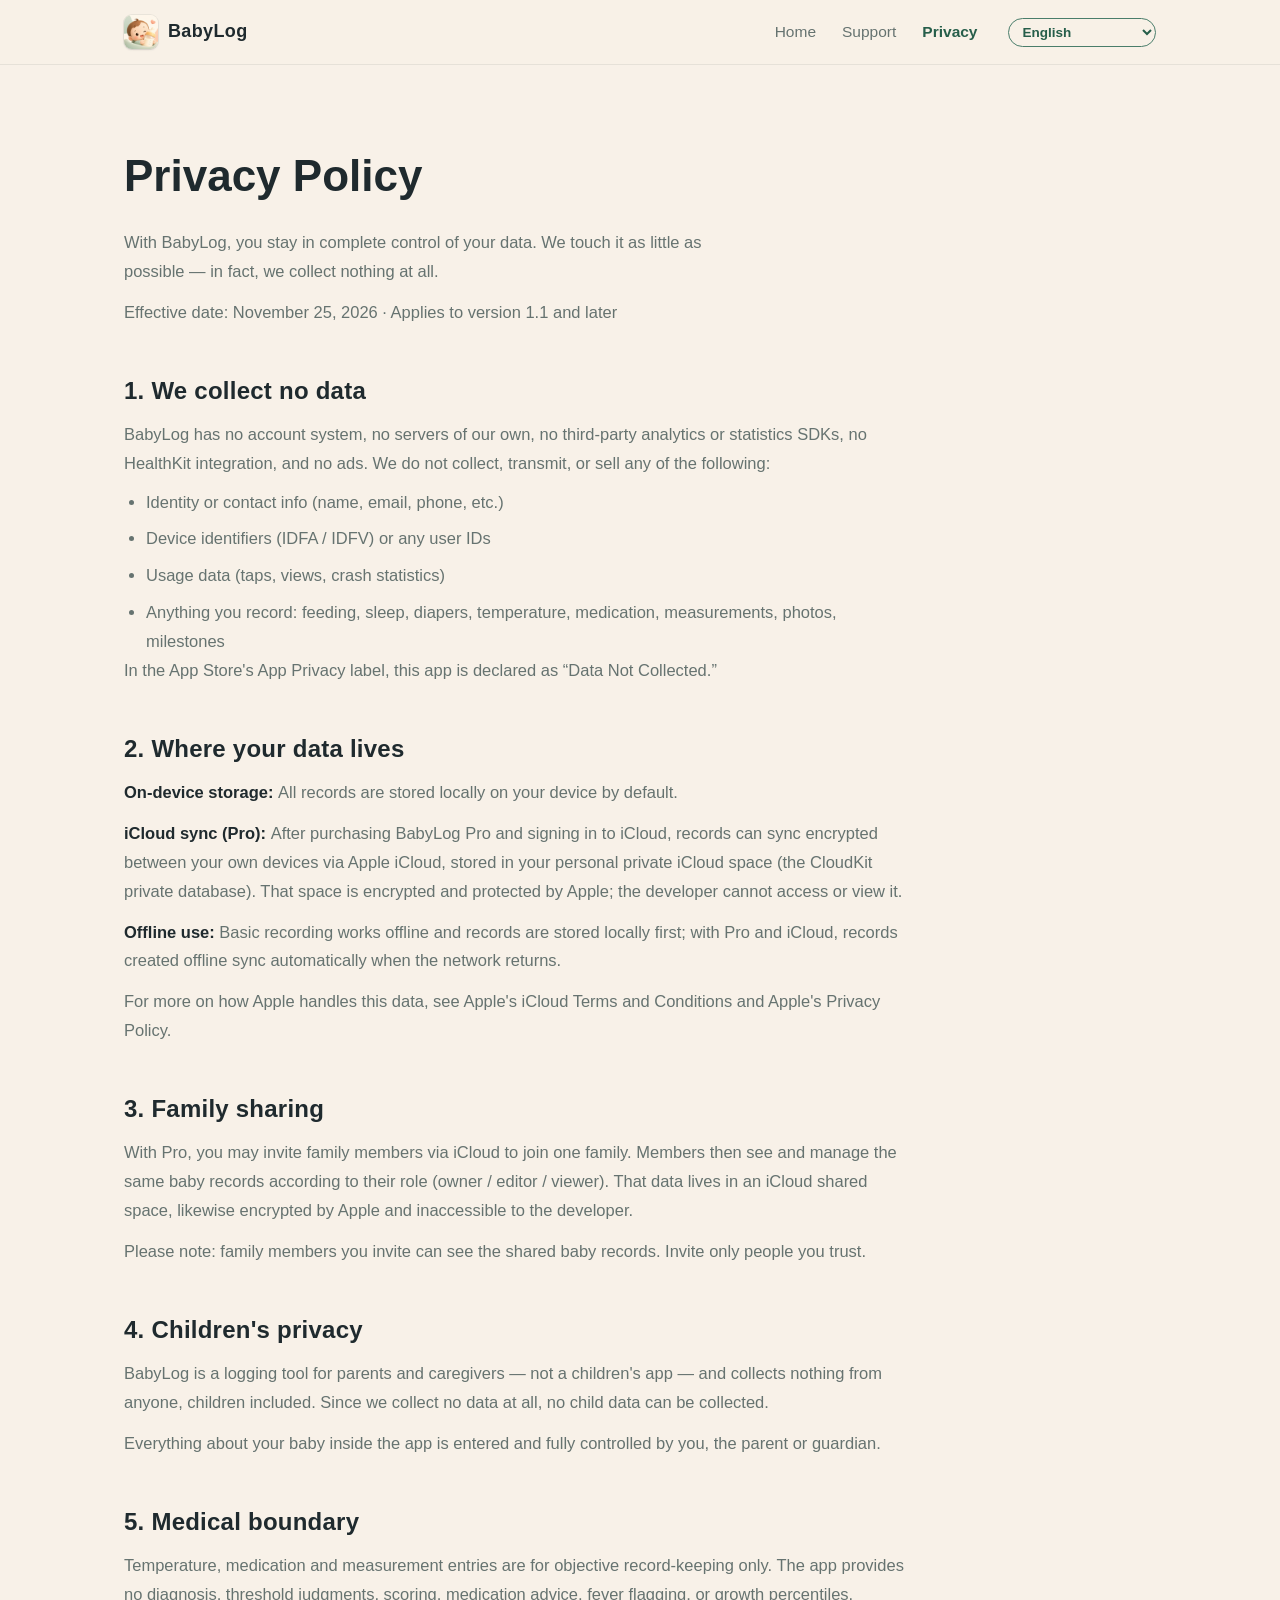
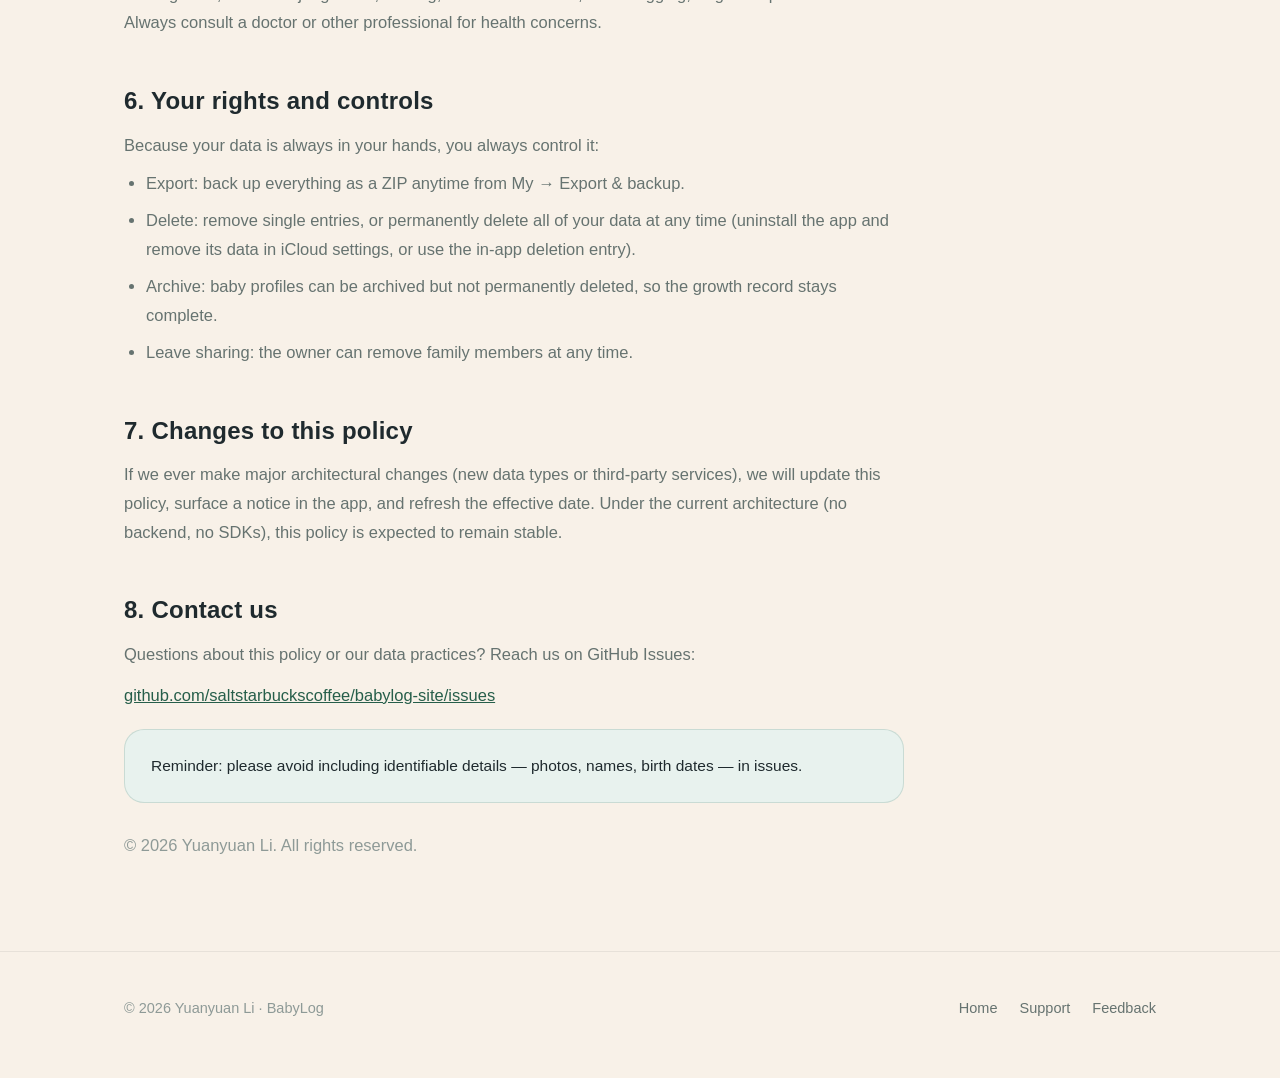
==== commit 40b99f0f: "适配调整 适配调整" ====
--- a/privacy.html
+++ b/privacy.html
@@ -9,32 +9,31 @@
 <meta property="og:description" data-i18n-content="privacy.meta.description" content="宝宝印记 BabyLog 隐私政策：我们不收集任何数据。记录仅保存在你的设备与你的 iCloud 中。">
 <meta property="og:type" content="website">
 <link rel="stylesheet" href="assets/site.css">
-<link rel="icon" href="data:image/svg+xml,%3Csvg xmlns='http://www.w3.org/2000/svg' viewBox='0 0 64 64'%3E%3Crect width='64' height='64' rx='16' fill='%234A7D6A'/%3E%3Ccircle cx='32' cy='36' r='14' fill='%23fff'/%3E%3Ccircle cx='27' cy='34' r='2.5' fill='%234A7D6A'/%3E%3Ccircle cx='37' cy='34' r='2.5' fill='%234A7D6A'/%3E%3Cpath d='M27 41c2 2.4 8 2.4 10 0' stroke='%234A7D6A' stroke-width='2.4' stroke-linecap='round' fill='none'/%3E%3C/svg%3E">
+<link rel="icon" type="image/png" sizes="180x180" href="assets/app-icon.png">
+<link rel="apple-touch-icon" href="assets/app-icon.png">
 </head>
 <body>
 
 <header class="site-header">
   <div class="wrap nav">
     <a class="brand" href="index.html">
-      <span class="brand-mark" aria-hidden="true">
-        <svg width="20" height="20" viewBox="0 0 24 24" fill="none"><circle cx="12" cy="13" r="6.5" stroke="currentColor" stroke-width="1.8"/><circle cx="10" cy="12" r="1" fill="currentColor"/><circle cx="14" cy="12" r="1" fill="currentColor"/><path d="M10 15.2c1 1.2 3 1.2 4 0" stroke="currentColor" stroke-width="1.4" stroke-linecap="round"/><path d="M9 6.5C9.5 4.8 11 3.5 12.5 3.5" stroke="currentColor" stroke-width="1.8" stroke-linecap="round"/></svg>
-      </span>
+      <img class="brand-mark" src="assets/app-icon.png" alt="" width="34" height="34">
       <span data-i18n="privacy.001_babylog">宝宝印记</span>
     </a>
     <nav class="nav-links" aria-label="主导航" data-i18n-aria="common.aria.mainNav">
       <a href="index.html" data-i18n="privacy.002_home">首页</a>
       <a href="support.html" data-i18n="privacy.003_support">技术支持</a>
       <a href="privacy.html" aria-current="page" data-i18n="privacy.004_privacy">隐私政策</a>
-      <select class="lang-select" aria-label="语言 / Language" data-i18n-aria="common.aria.language">
-        <option value="zh-Hans">简体中文</option>
-        <option value="zh-TW">繁體中文（台灣）</option>
-        <option value="zh-HK">繁體中文（香港）</option>
-        <option value="zh-MO">繁體中文（澳門）</option>
-        <option value="en">English</option>
-        <option value="ja">日本語</option>
-        <option value="ko">한국어</option>
-      </select>
     </nav>
+    <select class="lang-select" aria-label="语言 / Language" data-i18n-aria="common.aria.language">
+      <option value="zh-Hans">简体中文</option>
+      <option value="zh-TW">繁體中文（台灣）</option>
+      <option value="zh-HK">繁體中文（香港）</option>
+      <option value="zh-MO">繁體中文（澳門）</option>
+      <option value="en">English</option>
+      <option value="ja">日本語</option>
+      <option value="ko">한국어</option>
+    </select>
   </div>
 </header>
 
--- a/assets/site.css
+++ b/assets/site.css
@@ -69,15 +69,14 @@
   text-decoration: none; letter-spacing: 0.02em;
 }
 .brand-mark {
-  width: 34px; height: 34px; border-radius: 11px;
-  background: var(--sage);
-  display: grid; place-items: center;
-  color: #fff; flex: none;
+  width: 34px; height: 34px; border-radius: 8px; /* 与 iOS 图标圆角比例一致（边长约 22%） */
+  object-fit: cover; flex: none;
+  box-shadow: 0 0 0 1px rgba(31, 42, 46, 0.06), 0 1px 2px rgba(31, 42, 46, 0.12);
 }
 .nav-links { display: flex; gap: 22px; margin-left: auto; align-items: center; }
 .nav-links a {
   color: var(--sub); text-decoration: none; font-size: 15.5px; font-weight: 500;
-  padding: 6px 2px;
+  padding: 6px 2px; white-space: nowrap;
 }
 .nav-links a:hover { color: var(--sage-deep); }
 .nav-links a[aria-current="page"] { color: var(--sage-deep); font-weight: 600; }
@@ -343,9 +342,38 @@
   .hero { padding: 48px 0 72px; }
 }
 @media (max-width: 560px) {
-  .nav { gap: 14px; }
-  .nav-links { gap: 14px; }
-  .nav-links a { font-size: 14px; }
+  /* 顶栏两行：品牌 + 语言选择器 / 页面链接 */
+  .nav {
+    height: auto; flex-wrap: wrap; align-items: center;
+    gap: 4px 8px; padding: 8px 24px; /* .nav 同时是 .wrap，保留左右 24px */
+  }
+  .brand { margin-right: auto; flex: none; } /* 品牌不参与压缩，换语言也不会被挤换行 */
+  .nav-links {
+    order: 2; width: 100%; margin-left: -6px;
+    flex-wrap: wrap; gap: 4px 18px;
+  }
+  .nav-links a { font-size: 14px; padding: 10px 6px; } /* 点击区 ≥ 24×40px */
+  .lang-select {
+    order: 1; font-size: 16px; /* ≥16px 避免 iOS 聚焦时自动放大 */
+    padding: 7px 10px;
+    /* 两行内放得下：100vw - 左右各 24px - 品牌最宽约 122px - 8px 间距 - 余量 */
+    max-width: min(10.5em, calc(100vw - 180px));
+  }
+
+  /* 手机端留白收紧 */
+  .section { padding: 52px 0; }
+  .hero { padding: 36px 0 56px; }
+  .cta-band { padding: 64px 0; }
+  .page-head { padding: 44px 0 12px; }
+  .group-card { padding: 26px 20px; }
+  .groups.stack .group-card { padding: 20px 18px; }
+  .role { padding: 22px 18px; }
+  .honest { padding: 36px 22px; border-radius: 22px; }
+  .contact-card { padding: 28px 22px; }
+  .faq summary { padding: 17px 18px; }
+  .faq .faq-body { padding: 0 18px 18px; }
+  .footer-row a { padding: 6px 0; }
+
   .shots { grid-template-columns: 1fr; }
   .float-chip { display: none; }
 }
